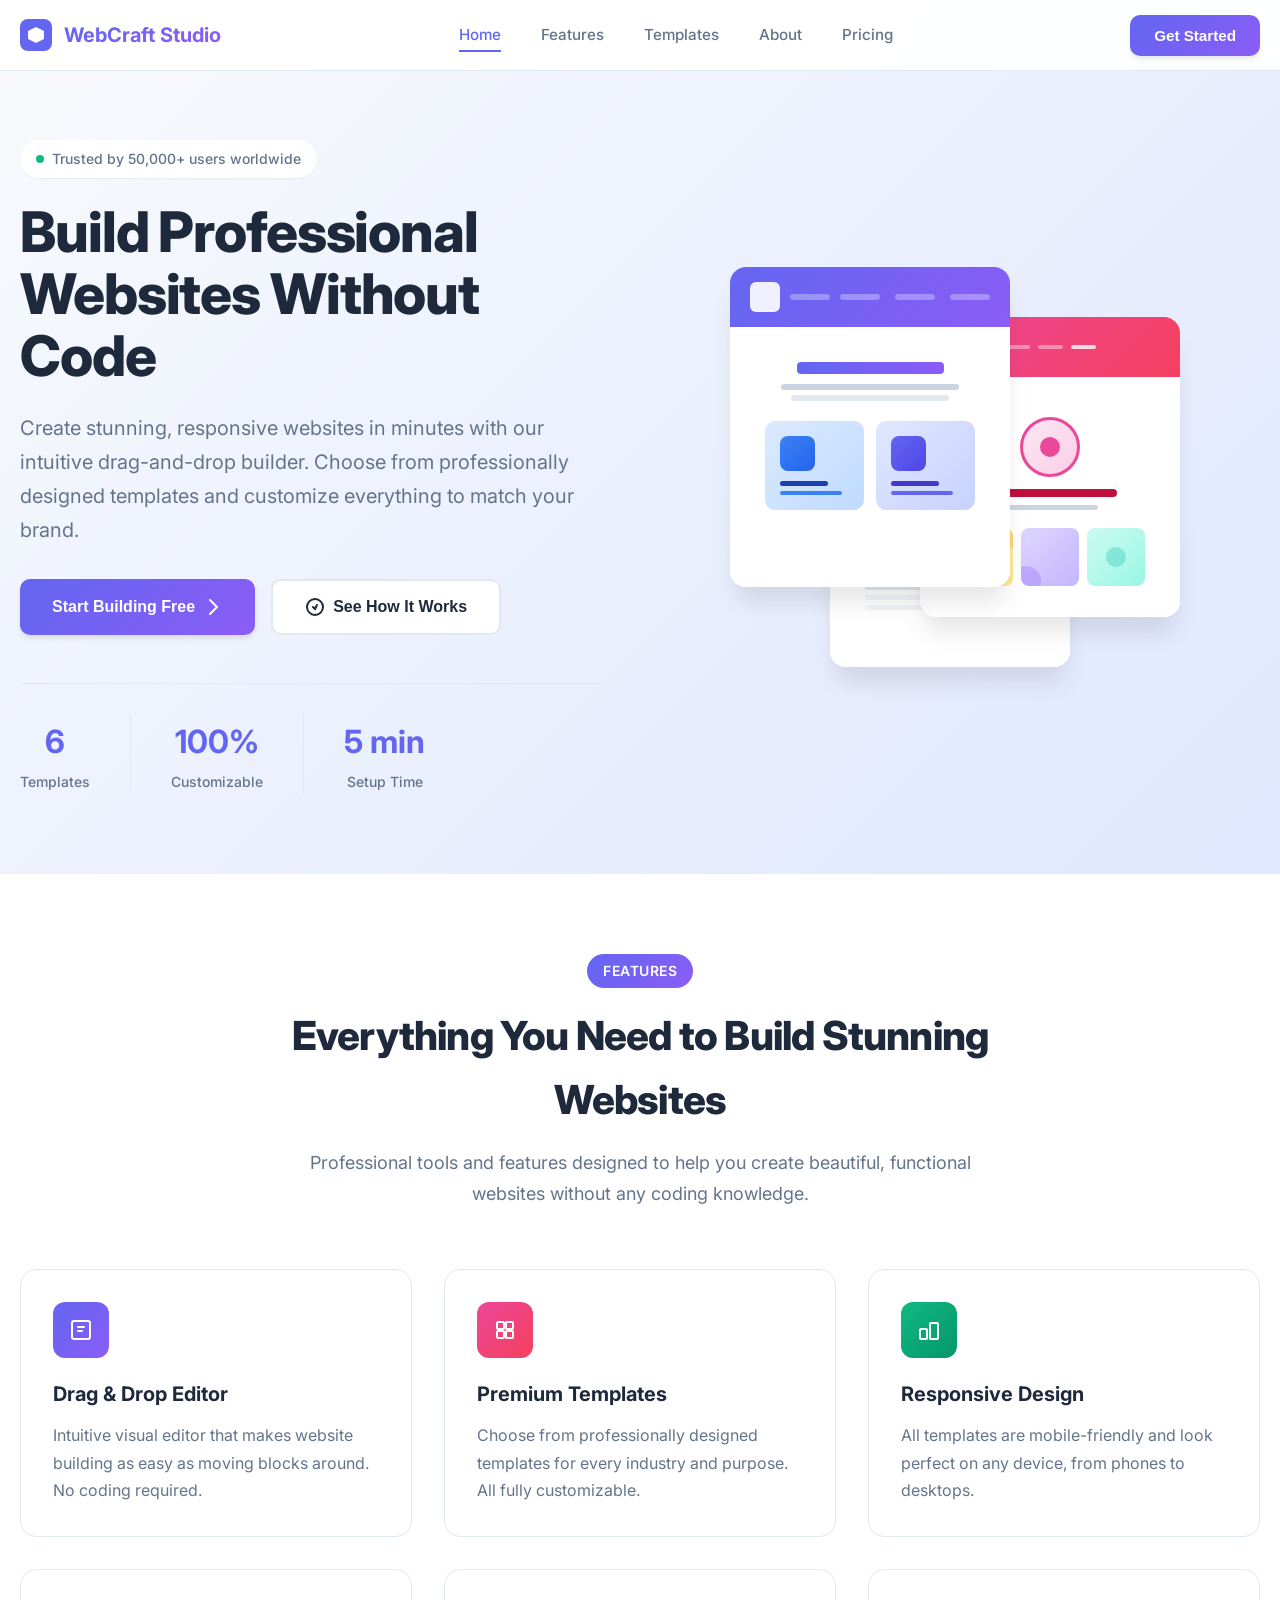
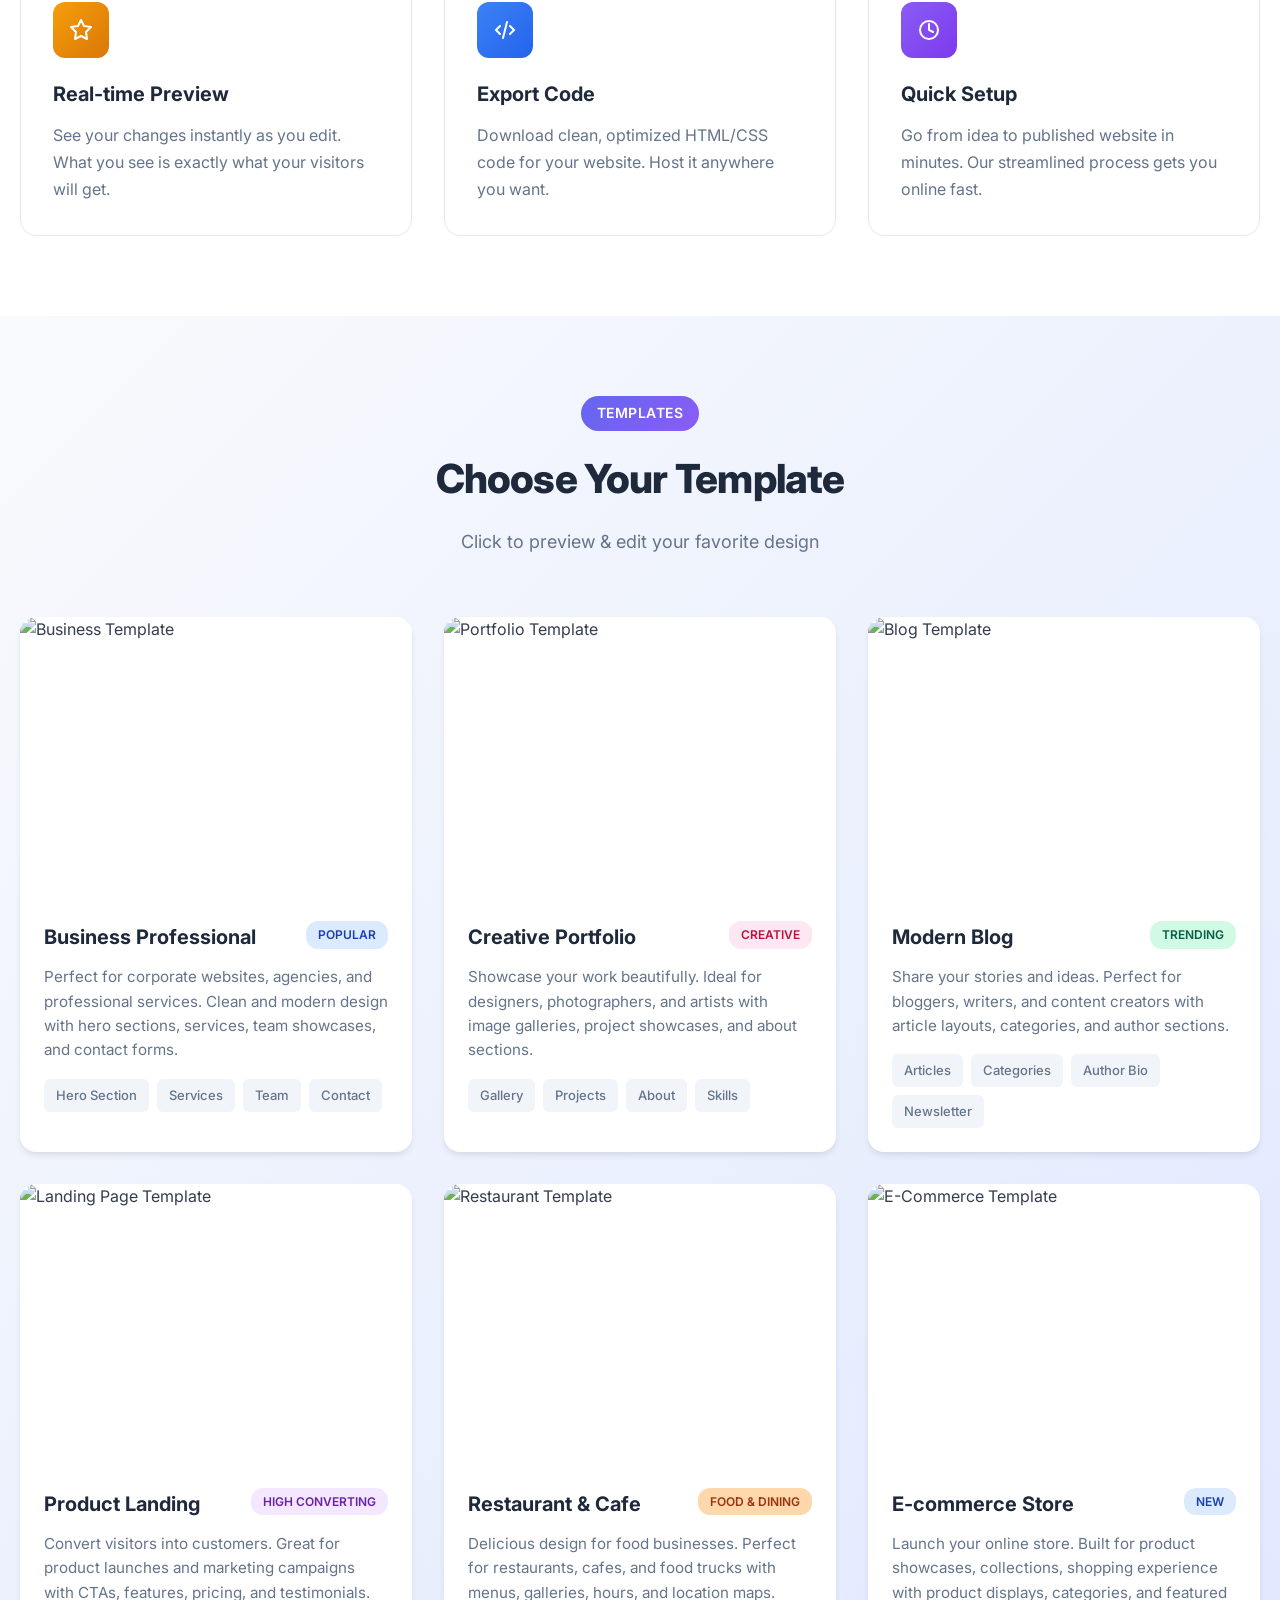
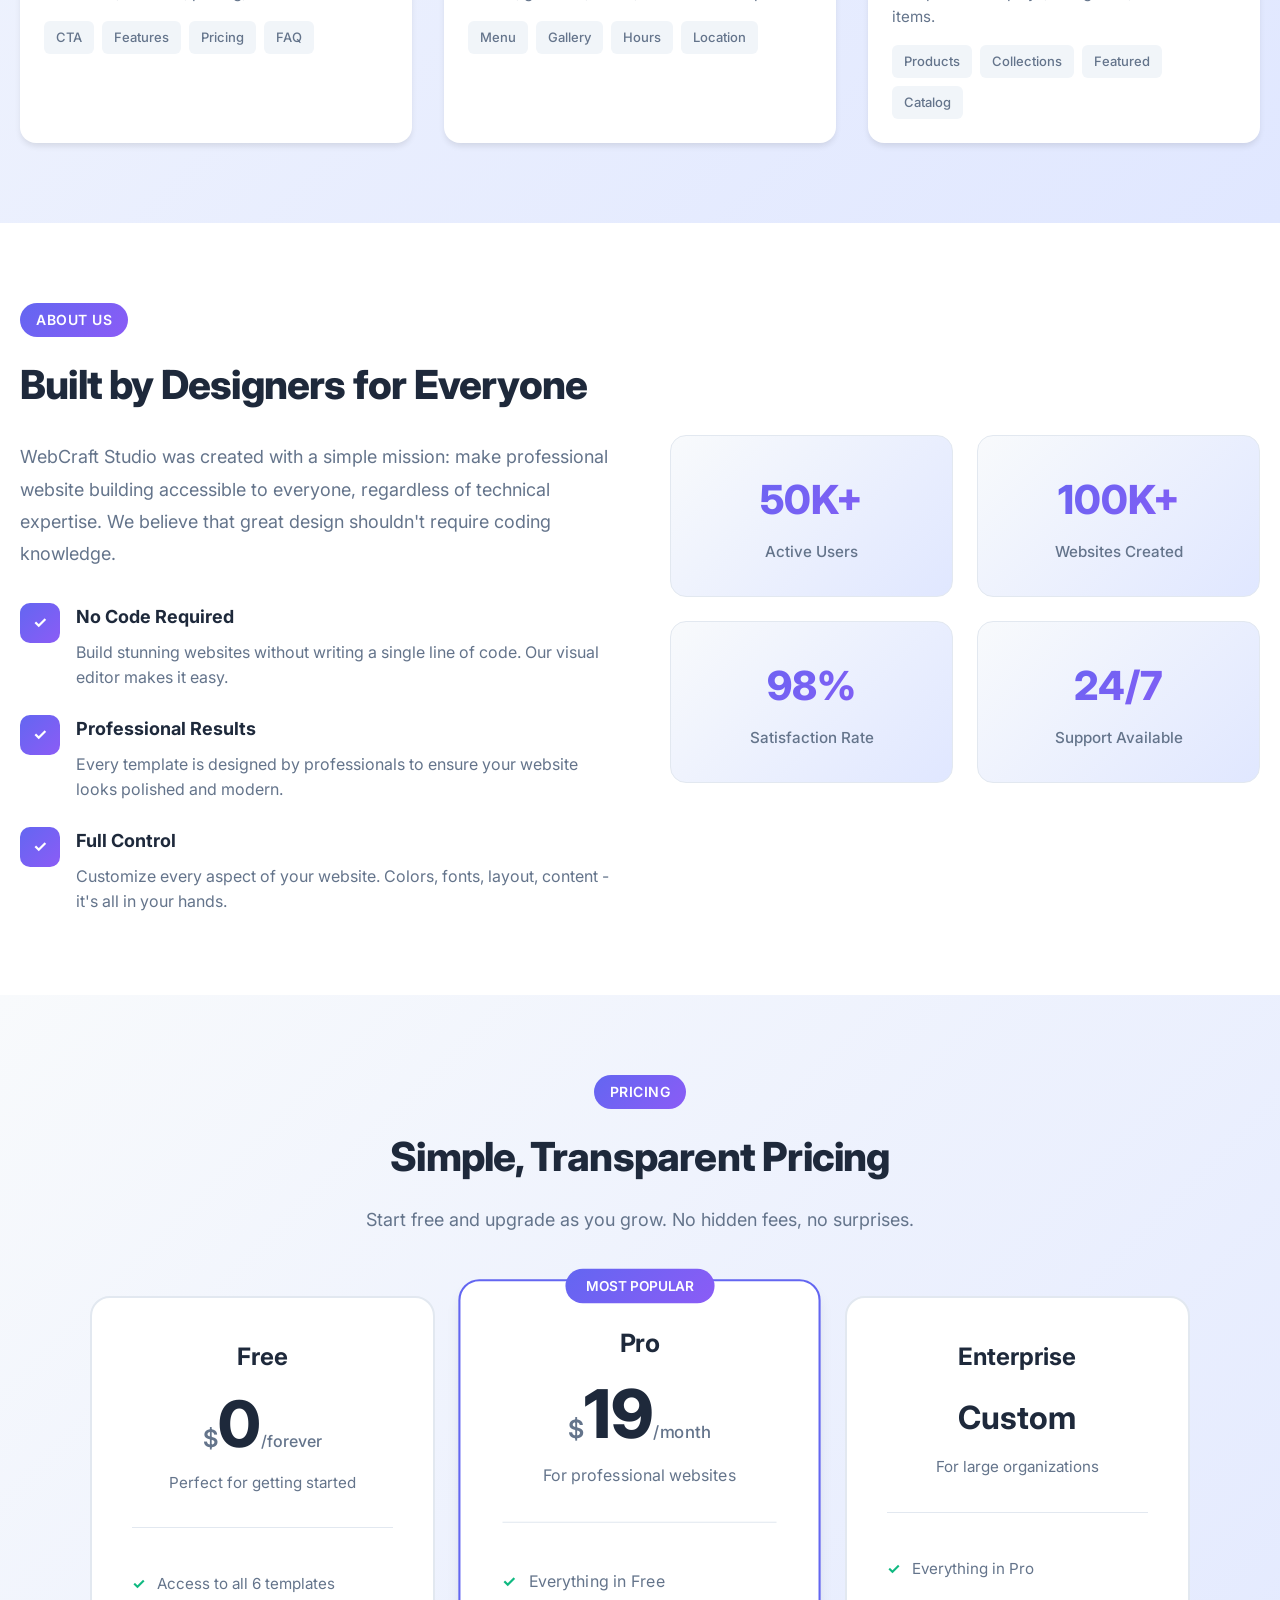
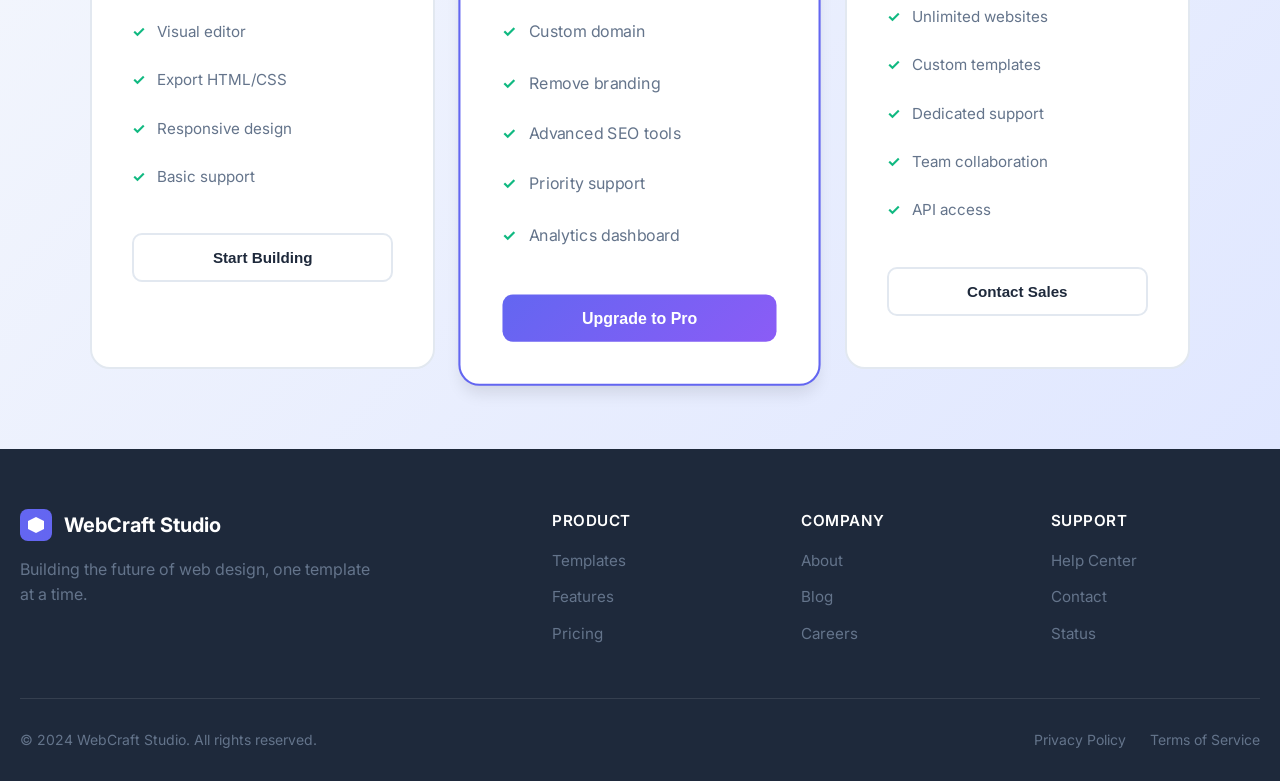
==== Frontend/index.html @ 7b0f786e "Updated homepage" ====
<!DOCTYPE html>
<html lang="en">
<head>
    <meta charset="UTF-8">
    <meta name="viewport" content="width=device-width, initial-scale=1.0">
    <title>WebCraft Studio - Professional Website Builder</title>
    <link rel="stylesheet" href="styles.css">
    <link href="https://fonts.googleapis.com/css2?family=Inter:wght@300;400;500;600;700;800&display=swap" rel="stylesheet">
</head>
<body>
    <!-- Navigation -->
    <nav class="navbar">
        <div class="nav-container">
            <div class="nav-brand">
                <svg width="32" height="32" viewBox="0 0 32 32" fill="none">
                    <rect width="32" height="32" rx="8" fill="url(#gradient)"/>
                    <path d="M8 12L16 8L24 12V20L16 24L8 20V12Z" fill="white"/>
                    <defs>
                        <linearGradient id="gradient" x1="0" y1="0" x2="32" y2="32">
                            <stop offset="0%" stop-color="#6366f1"/>
                            <stop offset="100%" stop-color="#8b5cf6"/>
                        </linearGradient>
                    </defs>
                </svg>
                <span class="brand-name">WebCraft Studio</span>
            </div>
            <ul class="nav-links">
                <li><a href="#home" class="nav-link active">Home</a></li>
                <li><a href="#features" class="nav-link">Features</a></li>
                <li><a href="#templates" class="nav-link">Templates</a></li>
                <li><a href="#about" class="nav-link">About</a></li>
                <li><a href="#pricing" class="nav-link">Pricing</a></li>
            </ul>
            <button class="btn-primary" onclick="scrollToTemplates()">Get Started</button>
        </div>
    </nav>

    <!-- Hero Section -->
    <section id="home" class="hero-section">
        <div class="hero-container">
            <div class="hero-content">
                <div class="hero-badge">
                    <span class="badge-dot"></span>
                    <span>Trusted by 50,000+ users worldwide</span>
                </div>
                <h1 class="hero-title">Build Professional Websites Without Code</h1>
                <p class="hero-description">Create stunning, responsive websites in minutes with our intuitive drag-and-drop builder. Choose from professionally designed templates and customize everything to match your brand.</p>
                <div class="hero-actions">
                    <button class="btn-primary btn-large" onclick="scrollToTemplates()">
                        Start Building Free
                        <svg width="20" height="20" viewBox="0 0 20 20" fill="none">
                            <path d="M7 3L14 10L7 17" stroke="currentColor" stroke-width="2" stroke-linecap="round"/>
                        </svg>
                    </button>
                    <button class="btn-secondary btn-large" onclick="window.location.href='#features'">
                        <svg width="20" height="20" viewBox="0 0 20 20" fill="none">
                            <circle cx="10" cy="10" r="8" stroke="currentColor" stroke-width="2"/>
                            <path d="M8 10L10 12L12 8" stroke="currentColor" stroke-width="2" stroke-linecap="round"/>
                        </svg>
                        See How It Works
                    </button>
                </div>
                <div class="hero-stats">
                    <div class="stat-item">
                        <div class="stat-number">6</div>
                        <div class="stat-label">Templates</div>
                    </div>
                    <div class="stat-divider"></div>
                    <div class="stat-item">
                        <div class="stat-number">100%</div>
                        <div class="stat-label">Customizable</div>
                    </div>
                    <div class="stat-divider"></div>
                    <div class="stat-item">
                        <div class="stat-number">5 min</div>
                        <div class="stat-label">Setup Time</div>
                    </div>
                </div>
            </div>
            <div class="hero-visual">
                <div class="visual-card card-1">
                    <div class="card-header">
                        <div style="display: flex; align-items: center; padding: 15px 20px; gap: 10px;">
                            <div style="width: 30px; height: 30px; background: white; border-radius: 6px; opacity: 0.9;"></div>
                            <div style="flex: 1; height: 6px; background: rgba(255,255,255,0.3); border-radius: 3px; max-width: 100px;"></div>
                            <div style="display: flex; gap: 15px; margin-left: auto;">
                                <div style="width: 40px; height: 6px; background: rgba(255,255,255,0.3); border-radius: 3px;"></div>
                                <div style="width: 40px; height: 6px; background: rgba(255,255,255,0.3); border-radius: 3px;"></div>
                                <div style="width: 40px; height: 6px; background: rgba(255,255,255,0.3); border-radius: 3px;"></div>
                            </div>
                        </div>
                    </div>
                    <div class="card-body">
                        <div style="text-align: center; padding: 15px;">
                            <div class="card-content-line" style="width: 70%; height: 12px; background: linear-gradient(90deg, #6366f1 0%, #8b5cf6 100%); border-radius: 4px; margin: 0 auto 10px;"></div>
                            <div class="card-content-line" style="width: 85%; height: 6px; background: #cbd5e1; border-radius: 4px; margin: 0 auto 5px;"></div>
                            <div class="card-content-line" style="width: 75%; height: 6px; background: #e2e8f0; border-radius: 4px; margin: 0 auto 20px;"></div>
                            <div style="display: grid; grid-template-columns: 1fr 1fr; gap: 12px;">
                                <div style="background: linear-gradient(135deg, #dbeafe 0%, #bfdbfe 100%); border-radius: 10px; padding: 15px; position: relative;">
                                    <div style="width: 35px; height: 35px; background: linear-gradient(135deg, #3b82f6 0%, #2563eb 100%); border-radius: 8px; margin-bottom: 10px;"></div>
                                    <div style="height: 5px; background: #1e40af; border-radius: 3px; width: 70%; margin-bottom: 5px;"></div>
                                    <div style="height: 4px; background: #3b82f6; border-radius: 3px; width: 90%;"></div>
                                </div>
                                <div style="background: linear-gradient(135deg, #e0e7ff 0%, #c7d2fe 100%); border-radius: 10px; padding: 15px; position: relative;">
                                    <div style="width: 35px; height: 35px; background: linear-gradient(135deg, #6366f1 0%, #4f46e5 100%); border-radius: 8px; margin-bottom: 10px;"></div>
                                    <div style="height: 5px; background: #4338ca; border-radius: 3px; width: 70%; margin-bottom: 5px;"></div>
                                    <div style="height: 4px; background: #6366f1; border-radius: 3px; width: 90%;"></div>
                                </div>
                            </div>
                        </div>
                    </div>
                </div>
                <div class="visual-card card-2">
                    <div class="card-header" style="background: linear-gradient(135deg, #ec4899 0%, #f43f5e 100%);">
                        <div style="display: flex; justify-content: center; align-items: center; height: 100%; gap: 8px;">
                            <div style="width: 25px; height: 4px; background: rgba(255,255,255,0.4); border-radius: 2px;"></div>
                            <div style="width: 25px; height: 4px; background: rgba(255,255,255,0.4); border-radius: 2px;"></div>
                            <div style="width: 25px; height: 4px; background: rgba(255,255,255,0.8); border-radius: 2px;"></div>
                        </div>
                    </div>
                    <div class="card-body">
                        <div style="text-align: center; padding: 20px 15px;">
                            <div style="width: 60px; height: 60px; background: linear-gradient(135deg, #fce7f3 0%, #fbcfe8 100%); border: 3px solid #ec4899; border-radius: 50%; margin: 0 auto 12px; position: relative;">
                                <div style="position: absolute; top: 50%; left: 50%; transform: translate(-50%, -50%); width: 20px; height: 20px; background: #ec4899; border-radius: 50%;"></div>
                            </div>
                            <div class="card-content-line" style="width: 70%; height: 8px; background: #be123c; border-radius: 4px; margin: 0 auto 8px;"></div>
                            <div class="card-content-line" style="width: 50%; height: 5px; background: #cbd5e1; border-radius: 4px; margin: 0 auto 18px;"></div>
                            <div style="display: grid; grid-template-columns: 1fr 1fr 1fr; gap: 8px;">
                                <div style="aspect-ratio: 1; background: linear-gradient(135deg, #fef3c7 0%, #fde68a 100%); border-radius: 8px; position: relative; overflow: hidden;">
                                    <div style="position: absolute; top: -10px; right: -10px; width: 30px; height: 30px; background: rgba(245, 158, 11, 0.3); border-radius: 50%;"></div>
                                </div>
                                <div style="aspect-ratio: 1; background: linear-gradient(135deg, #ddd6fe 0%, #c4b5fd 100%); border-radius: 8px; position: relative; overflow: hidden;">
                                    <div style="position: absolute; bottom: -10px; left: -10px; width: 30px; height: 30px; background: rgba(139, 92, 246, 0.3); border-radius: 50%;"></div>
                                </div>
                                <div style="aspect-ratio: 1; background: linear-gradient(135deg, #ccfbf1 0%, #99f6e4 100%); border-radius: 8px; position: relative; overflow: hidden;">
                                    <div style="position: absolute; top: 50%; left: 50%; transform: translate(-50%, -50%); width: 20px; height: 20px; background: rgba(20, 184, 166, 0.3); border-radius: 50%;"></div>
                                </div>
                            </div>
                        </div>
                    </div>
                </div>
                <div class="visual-card card-3">
                    <div class="card-header" style="background: linear-gradient(135deg, #10b981 0%, #059669 100%);">
                        <div style="padding: 15px 20px;">
                            <div style="height: 8px; background: rgba(255,255,255,0.9); border-radius: 4px; width: 50%;"></div>
                        </div>
                    </div>
                    <div class="card-body">
                        <div style="padding: 15px;">
                            <div class="card-content-line" style="width: 75%; height: 9px; background: #065f46; border-radius: 4px; margin-bottom: 12px;"></div>
                            <div style="height: 70px; background: linear-gradient(135deg, #d1fae5 0%, #a7f3d0 100%); border-radius: 10px; margin-bottom: 12px; position: relative; overflow: hidden;">
                                <div style="position: absolute; top: 0; left: 0; right: 0; height: 25px; background: linear-gradient(90deg, rgba(16,185,129,0.2) 0%, rgba(5,150,105,0.3) 100%);"></div>
                                <div style="position: absolute; bottom: 10px; left: 10px; right: 10px;">
                                    <div style="height: 4px; background: rgba(5,150,105,0.4); border-radius: 2px; width: 80%; margin-bottom: 4px;"></div>
                                    <div style="height: 4px; background: rgba(5,150,105,0.3); border-radius: 2px; width: 60%;"></div>
                                </div>
                            </div>
                            <div class="card-content-line" style="width: 90%; height: 5px; background: #e2e8f0; border-radius: 3px; margin-bottom: 5px;"></div>
                            <div class="card-content-line" style="width: 85%; height: 5px; background: #f1f5f9; border-radius: 3px; margin-bottom: 5px;"></div>
                            <div class="card-content-line" style="width: 65%; height: 5px; background: #f1f5f9; border-radius: 3px;"></div>
                        </div>
                    </div>
                </div>
            </div>
        </div>
    </section>

    <!-- Features Section -->
    <section id="features" class="features-section">
        <div class="section-container">
            <div class="section-header">
                <span class="section-badge">Features</span>
                <h2 class="section-title">Everything You Need to Build Stunning Websites</h2>
                <p class="section-description">Professional tools and features designed to help you create beautiful, functional websites without any coding knowledge.</p>
            </div>
            <div class="features-grid">
                <div class="feature-card">
                    <div class="feature-icon" style="background: linear-gradient(135deg, #6366f1 0%, #8b5cf6 100%);">
                        <svg width="24" height="24" viewBox="0 0 24 24" fill="none">
                            <rect x="3" y="3" width="18" height="18" rx="2" stroke="white" stroke-width="2"/>
                            <path d="M9 9H15M9 13H13" stroke="white" stroke-width="2" stroke-linecap="round"/>
                        </svg>
                    </div>
                    <h3>Drag & Drop Editor</h3>
                    <p>Intuitive visual editor that makes website building as easy as moving blocks around. No coding required.</p>
                </div>
                <div class="feature-card">
                    <div class="feature-icon" style="background: linear-gradient(135deg, #ec4899 0%, #f43f5e 100%);">
                        <svg width="24" height="24" viewBox="0 0 24 24" fill="none">
                            <rect x="4" y="4" width="7" height="7" rx="1" stroke="white" stroke-width="2"/>
                            <rect x="13" y="4" width="7" height="7" rx="1" stroke="white" stroke-width="2"/>
                            <rect x="4" y="13" width="7" height="7" rx="1" stroke="white" stroke-width="2"/>
                            <rect x="13" y="13" width="7" height="7" rx="1" stroke="white" stroke-width="2"/>
                        </svg>
                    </div>
                    <h3>Premium Templates</h3>
                    <p>Choose from professionally designed templates for every industry and purpose. All fully customizable.</p>
                </div>
                <div class="feature-card">
                    <div class="feature-icon" style="background: linear-gradient(135deg, #10b981 0%, #059669 100%);">
                        <svg width="24" height="24" viewBox="0 0 24 24" fill="none">
                            <rect x="3" y="11" width="7" height="10" rx="1" stroke="white" stroke-width="2"/>
                            <rect x="13" y="5" width="8" height="16" rx="1" stroke="white" stroke-width="2"/>
                        </svg>
                    </div>
                    <h3>Responsive Design</h3>
                    <p>All templates are mobile-friendly and look perfect on any device, from phones to desktops.</p>
                </div>
                <div class="feature-card">
                    <div class="feature-icon" style="background: linear-gradient(135deg, #f59e0b 0%, #d97706 100%);">
                        <svg width="24" height="24" viewBox="0 0 24 24" fill="none">
                            <path d="M12 2L15 8L22 9L17 14L18 21L12 18L6 21L7 14L2 9L9 8L12 2Z" stroke="white" stroke-width="2" stroke-linejoin="round"/>
                        </svg>
                    </div>
                    <h3>Real-time Preview</h3>
                    <p>See your changes instantly as you edit. What you see is exactly what your visitors will get.</p>
                </div>
                <div class="feature-card">
                    <div class="feature-icon" style="background: linear-gradient(135deg, #3b82f6 0%, #2563eb 100%);">
                        <svg width="24" height="24" viewBox="0 0 24 24" fill="none">
                            <path d="M7 8L3 12L7 16M17 8L21 12L17 16M14 4L10 20" stroke="white" stroke-width="2" stroke-linecap="round"/>
                        </svg>
                    </div>
                    <h3>Export Code</h3>
                    <p>Download clean, optimized HTML/CSS code for your website. Host it anywhere you want.</p>
                </div>
                <div class="feature-card">
                    <div class="feature-icon" style="background: linear-gradient(135deg, #8b5cf6 0%, #7c3aed 100%);">
                        <svg width="24" height="24" viewBox="0 0 24 24" fill="none">
                            <circle cx="12" cy="12" r="9" stroke="white" stroke-width="2"/>
                            <path d="M12 6V12L16 14" stroke="white" stroke-width="2" stroke-linecap="round"/>
                        </svg>
                    </div>
                    <h3>Quick Setup</h3>
                    <p>Go from idea to published website in minutes. Our streamlined process gets you online fast.</p>
                </div>
            </div>
        </div>
    </section>

    <!-- Templates Section -->
<section id="templates" class="templates-section">
  <div class="section-container">
    <div class="section-header">
      <span class="section-badge">Templates</span>
      <h2 class="section-title">Choose Your Template</h2>
      <p class="section-description">Click to preview & edit your favorite design</p>
    </div>

    <div class="templates-grid">

      <!-- Business Template -->
      <div class="template-card" onclick="selectTemplate('business')">
        <div class="template-image">
          <img src="https://psd.graphics/wp-content/uploads/2016/02/Professional-Business-Website-Template-Free-PSD-preview2.jpg" class="template-mockup" alt="Business Template">
          <div class="template-overlay">
                            <button class="btn-preview" onclick="selectTemplate('restaurant')">
                                Select Template
                                <svg width="16" height="16" viewBox="0 0 16 16" fill="none">
                                    <path d="M6 3L11 8L6 13" stroke="currentColor" stroke-width="2" stroke-linecap="round"/>
                                </svg>
                            </button>
                        </div>
        </div>
        <div class="template-info">
                        <div class="template-header">
                            <h3>Business Professional</h3>
                            <span class="template-badge popular">Popular</span>
                        </div>
                        <p>Perfect for corporate websites, agencies, and professional services. Clean and modern design with hero sections, services, team showcases, and contact forms.</p>
                        <div class="template-features">
                            <span class="feature-tag">Hero Section</span>
                            <span class="feature-tag">Services</span>
                            <span class="feature-tag">Team</span>
                            <span class="feature-tag">Contact</span>
                        </div>
                    </div>
      </div>

      <!-- Portfolio Template -->
      <div class="template-card" onclick="selectTemplate('portfolio')">
        <div class="template-image">
          <img src="https://w3layouts.com/wp-content/uploads/2023/10/UI-Portfolio-Website-Template-scaled-1.jpg" class="template-mockup" alt="Portfolio Template">
          <div class="template-overlay">
                            <button class="btn-preview" onclick="selectTemplate('restaurant')">
                                Select Template
                                <svg width="16" height="16" viewBox="0 0 16 16" fill="none">
                                    <path d="M6 3L11 8L6 13" stroke="currentColor" stroke-width="2" stroke-linecap="round"/>
                                </svg>
                            </button>
                        </div>
        </div>
        <div class="template-info">
                        <div class="template-header">
                            <h3>Creative Portfolio</h3>
                            <span class="template-badge creative">Creative</span>
                        </div>
                        <p>Showcase your work beautifully. Ideal for designers, photographers, and artists with image galleries, project showcases, and about sections.</p>
                        <div class="template-features">
                            <span class="feature-tag">Gallery</span>
                            <span class="feature-tag">Projects</span>
                            <span class="feature-tag">About</span>
                            <span class="feature-tag">Skills</span>
                        </div>
                    </div>
      </div>

      <!-- Blog Template -->
      <div class="template-card" onclick="selectTemplate('blog')">
        <div class="template-image">
          <img src="https://tse2.mm.bing.net/th/id/OIP.DTiU0MpbfUkMt5fK04evcwHaGB?pid=Api&P=0&h=180" class="template-mockup" alt="Blog Template">
          <div class="template-overlay">
                            <button class="btn-preview" onclick="selectTemplate('restaurant')">
                                Select Template
                                <svg width="16" height="16" viewBox="0 0 16 16" fill="none">
                                    <path d="M6 3L11 8L6 13" stroke="currentColor" stroke-width="2" stroke-linecap="round"/>
                                </svg>
                            </button>
                        </div>
        </div>
        <div class="template-info">
                        <div class="template-header">
                            <h3>Modern Blog</h3>
                            <span class="template-badge trending">Trending</span>
                        </div>
                        <p>Share your stories and ideas. Perfect for bloggers, writers, and content creators with article layouts, categories, and author sections.</p>
                        <div class="template-features">
                            <span class="feature-tag">Articles</span>
                            <span class="feature-tag">Categories</span>
                            <span class="feature-tag">Author Bio</span>
                            <span class="feature-tag">Newsletter</span>
                        </div>
                    </div>
      </div>

      <!-- Landing Page Template -->
      <div class="template-card" onclick="selectTemplate('landing')">
        <div class="template-image">
          <img src="https://tse2.mm.bing.net/th/id/OIP.pH4cogyNWv5ii6rOZu4cVAHaD8?pid=Api&P=0&h=180" class="template-mockup" alt="Landing Page Template">
          <div class="template-overlay">
                            <button class="btn-preview" onclick="selectTemplate('restaurant')">
                                Select Template
                                <svg width="16" height="16" viewBox="0 0 16 16" fill="none">
                                    <path d="M6 3L11 8L6 13" stroke="currentColor" stroke-width="2" stroke-linecap="round"/>
                                </svg>
                            </button>
                        </div>
        </div>
        <div class="template-info">
                        <div class="template-header">
                            <h3>Product Landing</h3>
                            <span class="template-badge converting">High Converting</span>
                        </div>
                        <p>Convert visitors into customers. Great for product launches and marketing campaigns with CTAs, features, pricing, and testimonials.</p>
                        <div class="template-features">
                            <span class="feature-tag">CTA</span>
                            <span class="feature-tag">Features</span>
                            <span class="feature-tag">Pricing</span>
                            <span class="feature-tag">FAQ</span>
                        </div>
                    </div>
      </div>

      <!-- Restaurant Template -->
      <div class="template-card" onclick="selectTemplate('restaurant')">
        <div class="template-image">
          <img src="https://i.ytimg.com/vi/ajtLKcOF7RM/maxresdefault.jpg" class="template-mockup" alt="Restaurant Template">
          <div class="template-overlay">
                            <button class="btn-preview" onclick="selectTemplate('restaurant')">
                                Select Template
                                <svg width="16" height="16" viewBox="0 0 16 16" fill="none">
                                    <path d="M6 3L11 8L6 13" stroke="currentColor" stroke-width="2" stroke-linecap="round"/>
                                </svg>
                            </button>
                        </div>
        </div>
        <div class="template-info">
                        <div class="template-header">
                            <h3>Restaurant & Cafe</h3>
                            <span class="template-badge food">Food & Dining</span>
                        </div>
                        <p>Delicious design for food businesses. Perfect for restaurants, cafes, and food trucks with menus, galleries, hours, and location maps.</p>
                        <div class="template-features">
                            <span class="feature-tag">Menu</span>
                            <span class="feature-tag">Gallery</span>
                            <span class="feature-tag">Hours</span>
                            <span class="feature-tag">Location</span>
                        </div>
                    </div>
      </div>

      <!-- E-Commerce Template -->
      <div class="template-card" onclick="selectTemplate('ecommerce')">
        <div class="template-image">
          <img src="https://tse1.mm.bing.net/th/id/OIP.4pm1olIMoMYUBCJ3RR0-mQAAAA?pid=Api&P=0&h=180" class="template-mockup" alt="E-Commerce Template">
          <div class="template-overlay">
                            <button class="btn-preview" onclick="selectTemplate('restaurant')">
                                Select Template
                                <svg width="16" height="16" viewBox="0 0 16 16" fill="none">
                                    <path d="M6 3L11 8L6 13" stroke="currentColor" stroke-width="2" stroke-linecap="round"/>
                                </svg>
                            </button>
                        </div>
        </div>
        
        <div class="template-info">
                        <div class="template-header">
                            <h3>E-commerce Store</h3>
                            <span class="template-badge new">New</span>
                        </div>
                        <p>Launch your online store. Built for product showcases, collections, shopping experience with product displays, categories, and featured items.</p>
                        <div class="template-features">
                            <span class="feature-tag">Products</span>
                            <span class="feature-tag">Collections</span>
                            <span class="feature-tag">Featured</span>
                            <span class="feature-tag">Catalog</span>
                        </div>
                    </div>

    </div>
  </div>
</section>


    <!-- About Section -->
    <section id="about" class="about-section">
        <div class="section-container">
            <div class="about-content">
                <div class="about-text">
                    <span class="section-badge">About Us</span>
                    <h2 class="section-title">Built by Designers for Everyone</h2>
                    <p class="about-description">WebCraft Studio was created with a simple mission: make professional website building accessible to everyone, regardless of technical expertise. We believe that great design shouldn't require coding knowledge.</p>
                    <div class="about-features">
                        <div class="about-feature">
                            <div class="about-feature-icon">✓</div>
                            <div>
                                <h4>No Code Required</h4>
                                <p>Build stunning websites without writing a single line of code. Our visual editor makes it easy.</p>
                            </div>
                        </div>
                        <div class="about-feature">
                            <div class="about-feature-icon">✓</div>
                            <div>
                                <h4>Professional Results</h4>
                                <p>Every template is designed by professionals to ensure your website looks polished and modern.</p>
                            </div>
                        </div>
                        <div class="about-feature">
                            <div class="about-feature-icon">✓</div>
                            <div>
                                <h4>Full Control</h4>
                                <p>Customize every aspect of your website. Colors, fonts, layout, content - it's all in your hands.</p>
                            </div>
                        </div>
                    </div>
                </div>
                <div class="about-stats">
                    <div class="stat-card">
                        <div class="stat-card-number">50K+</div>
                        <div class="stat-card-label">Active Users</div>
                    </div>
                    <div class="stat-card">
                        <div class="stat-card-number">100K+</div>
                        <div class="stat-card-label">Websites Created</div>
                    </div>
                    <div class="stat-card">
                        <div class="stat-card-number">98%</div>
                        <div class="stat-card-label">Satisfaction Rate</div>
                    </div>
                    <div class="stat-card">
                        <div class="stat-card-number">24/7</div>
                        <div class="stat-card-label">Support Available</div>
                    </div>
                </div>
            </div>
        </div>
    </section>

    <!-- Pricing Section -->
    <section id="pricing" class="pricing-section">
        <div class="section-container">
            <div class="section-header">
                <span class="section-badge">Pricing</span>
                <h2 class="section-title">Simple, Transparent Pricing</h2>
                <p class="section-description">Start free and upgrade as you grow. No hidden fees, no surprises.</p>
            </div>
            <div class="pricing-grid">
                <div class="pricing-card">
                    <div class="pricing-header">
                        <h3>Free</h3>
                        <div class="pricing-amount">
                            <span class="currency">$</span>
                            <span class="price">0</span>
                            <span class="period">/forever</span>
                        </div>
                        <p>Perfect for getting started</p>
                    </div>
                    <ul class="pricing-features">
                        <li><span class="check">✓</span> Access to all 6 templates</li>
                        <li><span class="check">✓</span> Visual editor</li>
                        <li><span class="check">✓</span> Export HTML/CSS</li>
                        <li><span class="check">✓</span> Responsive design</li>
                        <li><span class="check">✓</span> Basic support</li>
                    </ul>
                    <button class="btn-pricing" onclick="scrollToTemplates()">Start Building</button>
                </div>
                <div class="pricing-card featured">
                    <div class="pricing-badge">Most Popular</div>
                    <div class="pricing-header">
                        <h3>Pro</h3>
                        <div class="pricing-amount">
                            <span class="currency">$</span>
                            <span class="price">19</span>
                            <span class="period">/month</span>
                        </div>
                        <p>For professional websites</p>
                    </div>
                    <ul class="pricing-features">
                        <li><span class="check">✓</span> Everything in Free</li>
                        <li><span class="check">✓</span> Custom domain</li>
                        <li><span class="check">✓</span> Remove branding</li>
                        <li><span class="check">✓</span> Advanced SEO tools</li>
                        <li><span class="check">✓</span> Priority support</li>
                        <li><span class="check">✓</span> Analytics dashboard</li>
                    </ul>
                    <button class="btn-pricing primary" onclick="alert('Upgrade feature coming soon!')">Upgrade to Pro</button>
                </div>
                <div class="pricing-card">
                    <div class="pricing-header">
                        <h3>Enterprise</h3>
                        <div class="pricing-amount">
                            <span class="price-custom">Custom</span>
                        </div>
                        <p>For large organizations</p>
                    </div>
                    <ul class="pricing-features">
                        <li><span class="check">✓</span> Everything in Pro</li>
                        <li><span class="check">✓</span> Unlimited websites</li>
                        <li><span class="check">✓</span> Custom templates</li>
                        <li><span class="check">✓</span> Dedicated support</li>
                        <li><span class="check">✓</span> Team collaboration</li>
                        <li><span class="check">✓</span> API access</li>
                    </ul>
                    <button class="btn-pricing" onclick="alert('Contact us at enterprise@webcraft.com')">Contact Sales</button>
                </div>
            </div>
        </div>
    </section>

    <!-- Footer -->
    <footer class="footer">
        <div class="footer-container">
            <div class="footer-content">
                <div class="footer-brand">
                    <div class="footer-logo">
                        <svg width="32" height="32" viewBox="0 0 32 32" fill="none">
                            <rect width="32" height="32" rx="8" fill="url(#gradient2)"/>
                            <path d="M8 12L16 8L24 12V20L16 24L8 20V12Z" fill="white"/>
                            <defs>
                                <linearGradient id="gradient2" x1="0" y1="0" x2="32" y2="32">
                                    <stop offset="0%" stop-color="#6366f1"/>
                                    <stop offset="100%" stop-color="#8b5cf6"/>
                                </linearGradient>
                            </defs>
                        </svg>
                        <span>WebCraft Studio</span>
                    </div>
                    <p>Building the future of web design, one template at a time.</p>
                </div>
                <div class="footer-links">
                    <div class="footer-column">
                        <h4>Product</h4>
                        <a href="#templates">Templates</a>
                        <a href="#features">Features</a>
                        <a href="#pricing">Pricing</a>
                    </div>
                    <div class="footer-column">
                        <h4>Company</h4>
                        <a href="#about">About</a>
                        <a href="#">Blog</a>
                        <a href="#">Careers</a>
                    </div>
                    <div class="footer-column">
                        <h4>Support</h4>
                        <a href="#">Help Center</a>
                        <a href="#">Contact</a>
                        <a href="#">Status</a>
                    </div>
                </div>
            </div>
            <div class="footer-bottom">
                <p>&copy; 2024 WebCraft Studio. All rights reserved.</p>
                <div class="footer-legal">
                    <a href="#">Privacy Policy</a>
                    <a href="#">Terms of Service</a>
                </div>
            </div>
        </div>
    </footer>

    <!-- Editor Screen (Hidden Initially) -->
    <div id="editorScreen" class="editor-screen">
        <div class="editor-top-bar">
            <div class="container">
                <div class="editor-header">
                    <div class="editor-title">
                        <h2><span id="templateName">Template</span></h2>
                        <p class="editor-subtitle">Click any element to edit</p>
                    </div>
                    <div class="editor-actions">
                        <button class="btn-editor" onclick="backToTemplates()">
                            ← Back
                        </button>
                        <button class="btn-editor" onclick="viewCode()">
                            &lt;/&gt; View Code
                        </button>
                        <button class="btn-editor primary" onclick="downloadWebsite()">
                            ↓ Download
                        </button>
                    </div>
                </div>
            </div>
        </div>

        <div class="container">
            <div class="editor-container">
                <div class="sidebar">
                    <div class="sidebar-section">
                        <h3>🎯 Getting Started</h3>
                        <div class="info-box">
                            <p>👆 Click on any text or image to edit</p>
                            <p>🎨 Customize colors, fonts, and styles</p>
                            <p>💾 Download when ready</p>
                        </div>
                    </div>

                    <div id="textControls" class="sidebar-section" style="display: none;">
                        <h3>📝 Text Editor</h3>
                        <div class="control-group">
                            <label>Content</label>
                            <textarea id="textContent" rows="4"></textarea>
                        </div>
                        <div class="control-row">
                            <div class="control-group">
                                <label>Font Size</label>
                                <input type="number" id="fontSize" min="8" max="100">
                            </div>
                            <div class="control-group">
                                <label>Color</label>
                                <input type="color" id="textColor">
                            </div>
                        </div>
                        <div class="control-group">
                            <label>Font Family</label>
                            <select id="fontFamily">
                                <option value="'Inter', sans-serif">Inter</option>
                                <option value="Arial, sans-serif">Arial</option>
                                <option value="Georgia, serif">Georgia</option>
                                <option value="'Courier New', monospace">Courier New</option>
                            </select>
                        </div>
                        <div class="control-row">
                            <div class="control-group">
                                <label>Alignment</label>
                                <select id="textAlign">
                                    <option value="left">Left</option>
                                    <option value="center">Center</option>
                                    <option value="right">Right</option>
                                </select>
                            </div>
                            <div class="control-group">
                                <label>Weight</label>
                                <select id="fontWeight">
                                    <option value="300">Light</option>
                                    <option value="normal">Normal</option>
                                    <option value="600">Semi-Bold</option>
                                    <option value="bold">Bold</option>
                                </select>
                            </div>
                        </div>
                    </div>

                    <div id="imageControls" class="sidebar-section" style="display: none;">
                        <h3>🖼️ Image Editor</h3>
                        <div class="control-group">
                            <label>Image URL</label>
                            <input type="text" id="imageUrl" placeholder="https://example.com/image.jpg">
                        </div>
                        <div class="control-row">
                            <div class="control-group">
                                <label>Width (%)</label>
                                <input type="number" id="imageWidth" min="10" max="100" value="100">
                            </div>
                            <div class="control-group">
                                <label>Border Radius</label>
                                <input type="range" id="imageBorderRadius" min="0" max="50" value="0">
                            </div>
                        </div>
                    </div>

                    <div class="sidebar-section">
                        <h3>🎨 Page Settings</h3>
                        <div class="control-group">
                            <label>Background Color</label>
                            <input type="color" id="bgColor" value="#ffffff">
                        </div>
                        <button class="btn-reset" onclick="resetElement()">Reset Element</button>
                    </div>
                </div>

                <div class="canvas-wrapper">
                    <div class="canvas-toolbar">
                        <div class="canvas-toolbar-left">
                            <span class="toolbar-label">Preview</span>
                        </div>
                        <div class="canvas-toolbar-right">
                            <button class="toolbar-btn" onclick="zoomOut()">-</button>
                            <span id="zoomLevel">100%</span>
                            <button class="toolbar-btn" onclick="zoomIn()">+</button>
                        </div>
                    </div>
                    <div class="canvas" id="canvas"></div>
                </div>
            </div>
        </div>
    </div>

    <!-- Code Modal -->
    <div id="codeModal" class="modal">
        <div class="modal-content">
            <span class="modal-close" onclick="closeModal()">&times;</span>
            <h2>📄 Your Website Code</h2>
            <p class="modal-description">Copy this code and save it as <code>index.html</code></p>
            <button class="btn-copy" onclick="copyCode()">
                📋 Copy to Clipboard
            </button>
            <pre id="codeDisplay"></pre>
        </div>
    </div>

    <script src="templates.js"></script>
    <script src="script.js"></script>
</body>
</html>
---- Frontend/styles.css ----
/* Professional Website Builder - Main Styles */
* {
    margin: 0;
    padding: 0;
    box-sizing: border-box;
}

:root {
    --primary: #6366f1;
    --primary-dark: #4f46e5;
    --secondary: #8b5cf6;
    --accent: #ec4899;
    --success: #10b981;
    --warning: #f59e0b;
    --danger: #ef4444;
    --dark: #1e293b;
    --gray: #64748b;
    --light: #f1f5f9;
    --white: #ffffff;
    --border: #e2e8f0;
    --shadow-sm: 0 1px 2px 0 rgba(0, 0, 0, 0.05);
    --shadow: 0 4px 6px -1px rgba(0, 0, 0, 0.1);
    --shadow-lg: 0 10px 15px -3px rgba(0, 0, 0, 0.1);
    --shadow-xl: 0 20px 25px -5px rgba(0, 0, 0, 0.1);
}

body {
    font-family: 'Inter', -apple-system, BlinkMacSystemFont, 'Segoe UI', Roboto, sans-serif;
    line-height: 1.6;
    color: var(--dark);
    background: var(--white);
    overflow-x: hidden;
}

.container {
    max-width: 1400px;
    margin: 0 auto;
    padding: 0 20px;
}

/* Navigation */
.navbar {
    position: fixed;
    top: 0;
    left: 0;
    right: 0;
    background: rgba(255, 255, 255, 0.95);
    backdrop-filter: blur(10px);
    border-bottom: 1px solid var(--border);
    z-index: 1000;
    transition: all 0.3s ease;
}

.nav-container {
    max-width: 1400px;
    margin: 0 auto;
    padding: 0 20px;
    display: flex;
    justify-content: space-between;
    align-items: center;
    height: 70px;
}

.nav-brand {
    display: flex;
    align-items: center;
    gap: 12px;
    font-weight: 700;
    font-size: 1.25rem;
    color: var(--dark);
}

.brand-name {
    background: linear-gradient(135deg, var(--primary), var(--secondary));
    -webkit-background-clip: text;
    -webkit-text-fill-color: transparent;
    background-clip: text;
}

.nav-links {
    display: flex;
    list-style: none;
    gap: 40px;
}

.nav-link {
    text-decoration: none;
    color: var(--gray);
    font-weight: 500;
    font-size: 0.95rem;
    transition: color 0.3s ease;
    position: relative;
}

.nav-link:hover,
.nav-link.active {
    color: var(--primary);
}

.nav-link.active::after {
    content: '';
    position: absolute;
    bottom: -8px;
    left: 0;
    right: 0;
    height: 2px;
    background: var(--primary);
}

/* Buttons */
.btn-primary {
    background: linear-gradient(135deg, var(--primary), var(--secondary));
    color: white;
    border: none;
    padding: 12px 24px;
    border-radius: 10px;
    font-weight: 600;
    font-size: 0.95rem;
    cursor: pointer;
    transition: all 0.3s ease;
    box-shadow: var(--shadow);
    display: inline-flex;
    align-items: center;
    gap: 8px;
}

.btn-primary:hover {
    transform: translateY(-2px);
    box-shadow: var(--shadow-lg);
}

.btn-secondary {
    background: white;
    color: var(--dark);
    border: 2px solid var(--border);
    padding: 12px 24px;
    border-radius: 10px;
    font-weight: 600;
    font-size: 0.95rem;
    cursor: pointer;
    transition: all 0.3s ease;
    display: inline-flex;
    align-items: center;
    gap: 8px;
}

.btn-secondary:hover {
    border-color: var(--primary);
    color: var(--primary);
    transform: translateY(-2px);
}

.btn-large {
    padding: 16px 32px;
    font-size: 1rem;
}

/* Hero Section */
.hero-section {
    padding: 140px 20px 80px;
    background: linear-gradient(135deg, #f8fafc 0%, #e0e7ff 100%);
    position: relative;
    overflow: hidden;
}

.hero-container {
    max-width: 1400px;
    margin: 0 auto;
    display: grid;
    grid-template-columns: 1fr 1fr;
    gap: 80px;
    align-items: center;
}

.hero-content {
    max-width: 600px;
}

.hero-badge {
    display: inline-flex;
    align-items: center;
    gap: 8px;
    background: white;
    padding: 8px 16px;
    border-radius: 50px;
    font-size: 0.875rem;
    font-weight: 500;
    color: var(--gray);
    box-shadow: var(--shadow-sm);
    margin-bottom: 24px;
}

.badge-dot {
    width: 8px;
    height: 8px;
    border-radius: 50%;
    background: var(--success);
    animation: pulse 2s infinite;
}

@keyframes pulse {
    0%, 100% { opacity: 1; }
    50% { opacity: 0.5; }
}

.hero-title {
    font-size: 3.5rem;
    font-weight: 800;
    line-height: 1.1;
    color: var(--dark);
    margin-bottom: 24px;
    letter-spacing: -0.02em;
}

.hero-description {
    font-size: 1.25rem;
    color: var(--gray);
    line-height: 1.7;
    margin-bottom: 32px;
}

.hero-actions {
    display: flex;
    gap: 16px;
    margin-bottom: 48px;
}

.hero-stats {
    display: flex;
    gap: 40px;
    padding-top: 32px;
    border-top: 1px solid var(--border);
}

.stat-item {
    text-align: center;
}

.stat-number {
    font-size: 2rem;
    font-weight: 700;
    color: var(--primary);
    display: block;
    margin-bottom: 4px;
}

.stat-label {
    font-size: 0.875rem;
    color: var(--gray);
    font-weight: 500;
}

.stat-divider {
    width: 1px;
    background: var(--border);
}

/* Hero Visual */
.hero-visual {
    position: relative;
    height: 500px;
}

.visual-card {
    position: absolute;
    background: white;
    border-radius: 16px;
    box-shadow: var(--shadow-xl);
    transition: transform 0.3s ease;
}

.visual-card:hover {
    transform: translateY(-10px);
}

.card-1 {
    width: 280px;
    height: 320px;
    top: 50px;
    left: 50px;
    z-index: 3;
}

.card-2 {
    width: 260px;
    height: 300px;
    top: 100px;
    right: 80px;
    z-index: 2;
}

.card-3 {
    width: 240px;
    height: 280px;
    bottom: 50px;
    left: 150px;
    z-index: 1;
}

.card-header {
    height: 60px;
    background: linear-gradient(135deg, var(--primary), var(--secondary));
    border-radius: 16px 16px 0 0;
}

.card-body {
    padding: 20px;
    height: calc(100% - 60px);
    background: white;
    border-radius: 0 0 16px 16px;
}

.card-content-line {
    border-radius: 4px;
}

/* Section Styles */
.section-container {
    max-width: 1400px;
    margin: 0 auto;
    padding: 80px 20px;
}

.section-header {
    text-align: center;
    max-width: 700px;
    margin: 0 auto 60px;
}

.section-badge {
    display: inline-block;
    background: linear-gradient(135deg, var(--primary), var(--secondary));
    color: white;
    padding: 6px 16px;
    border-radius: 20px;
    font-size: 0.875rem;
    font-weight: 600;
    margin-bottom: 16px;
    text-transform: uppercase;
    letter-spacing: 0.5px;
}

.section-title {
    font-size: 2.5rem;
    font-weight: 800;
    color: var(--dark);
    margin-bottom: 16px;
    letter-spacing: -0.02em;
}

.section-description {
    font-size: 1.125rem;
    color: var(--gray);
    line-height: 1.7;
}

/* Features Section */
.features-section {
    background: white;
}

.features-grid {
    display: grid;
    grid-template-columns: repeat(auto-fit, minmax(320px, 1fr));
    gap: 32px;
}

.feature-card {
    padding: 32px;
    border: 1px solid var(--border);
    border-radius: 16px;
    transition: all 0.3s ease;
}

.feature-card:hover {
    border-color: var(--primary);
    box-shadow: var(--shadow-lg);
    transform: translateY(-5px);
}

.feature-icon {
    width: 56px;
    height: 56px;
    border-radius: 12px;
    display: flex;
    align-items: center;
    justify-content: center;
    margin-bottom: 20px;
}

.feature-card h3 {
    font-size: 1.25rem;
    font-weight: 700;
    color: var(--dark);
    margin-bottom: 12px;
}

.feature-card p {
    color: var(--gray);
    line-height: 1.7;
}

/* Templates Section */
.templates-section {
    background: linear-gradient(135deg, #f8fafc 0%, #e0e7ff 100%);
}

.templates-grid {
    display: grid;
    grid-template-columns: repeat(auto-fit, minmax(360px, 1fr));
    gap: 32px;
}

.template-card {
    background: white;
    border-radius: 16px;
    overflow: hidden;
    box-shadow: var(--shadow);
    transition: all 0.4s ease;
    cursor: pointer;
}

.template-card:hover {
    transform: translateY(-10px);
    box-shadow: var(--shadow-xl);
}

.template-image {
    height: 280px;
    position: relative;
    overflow: hidden;
}

.template-mockup {
    width: 100%;
    height: 100%;
    opacity: 0.9;
}

.template-overlay {
    position: absolute;
    top: 0;
    left: 0;
    right: 0;
    bottom: 0;
    background: rgba(0, 0, 0, 0.6);
    display: flex;
    align-items: center;
    justify-content: center;
    opacity: 0;
    transition: opacity 0.3s ease;
    backdrop-filter: blur(4px);
}

.template-card:hover .template-overlay {
    opacity: 1;
}

.btn-preview {
    background: white;
    color: var(--dark);
    border: none;
    padding: 14px 28px;
    border-radius: 10px;
    font-weight: 600;
    cursor: pointer;
    display: flex;
    align-items: center;
    gap: 8px;
    transition: all 0.3s ease;
}

.btn-preview:hover {
    transform: scale(1.05);
}

.template-info {
    padding: 24px;
}

.template-header {
    display: flex;
    justify-content: space-between;
    align-items: flex-start;
    margin-bottom: 12px;
}

.template-info h3 {
    font-size: 1.25rem;
    font-weight: 700;
    color: var(--dark);
}

.template-badge {
    padding: 4px 12px;
    border-radius: 12px;
    font-size: 0.75rem;
    font-weight: 600;
    text-transform: uppercase;
}

.template-badge.popular {
    background: #dbeafe;
    color: #1e40af;
}

.template-badge.creative {
    background: #fce7f3;
    color: #be123c;
}

.template-badge.trending {
    background: #d1fae5;
    color: #065f46;
}

.template-badge.converting {
    background: #f3e8ff;
    color: #6b21a8;
}

.template-badge.food {
    background: #fed7aa;
    color: #9a3412;
}

.template-badge.new {
    background: #dbeafe;
    color: #1e40af;
}

.template-info p {
    color: var(--gray);
    line-height: 1.6;
    margin-bottom: 16px;
    font-size: 0.95rem;
}

.template-features {
    display: flex;
    flex-wrap: wrap;
    gap: 8px;
}

.feature-tag {
    background: var(--light);
    padding: 6px 12px;
    border-radius: 6px;
    font-size: 0.813rem;
    color: var(--gray);
    font-weight: 500;
}

/* About Section */
.about-section {
    background: white;
}

.about-content {
    display: grid;
    grid-template-columns: 1fr 1fr;
    gap: 60px;
    align-items: center;
}

.about-description {
    font-size: 1.125rem;
    color: var(--gray);
    line-height: 1.8;
    margin: 24px 0 32px;
}

.about-features {
    display: flex;
    flex-direction: column;
    gap: 24px;
}

.about-feature {
    display: flex;
    gap: 16px;
}

.about-feature-icon {
    width: 40px;
    height: 40px;
    border-radius: 10px;
    background: linear-gradient(135deg, var(--primary), var(--secondary));
    color: white;
    display: flex;
    align-items: center;
    justify-content: center;
    font-weight: 700;
    flex-shrink: 0;
}

.about-feature h4 {
    font-size: 1.125rem;
    font-weight: 700;
    color: var(--dark);
    margin-bottom: 8px;
}

.about-feature p {
    color: var(--gray);
    line-height: 1.6;
}

.about-stats {
    display: grid;
    grid-template-columns: 1fr 1fr;
    gap: 24px;
}

.stat-card {
    background: linear-gradient(135deg, #f8fafc 0%, #e0e7ff 100%);
    padding: 32px;
    border-radius: 16px;
    text-align: center;
    border: 1px solid var(--border);
}

.stat-card-number {
    font-size: 2.5rem;
    font-weight: 800;
    background: linear-gradient(135deg, var(--primary), var(--secondary));
    -webkit-background-clip: text;
    -webkit-text-fill-color: transparent;
    background-clip: text;
    display: block;
    margin-bottom: 8px;
}

.stat-card-label {
    color: var(--gray);
    font-weight: 500;
    font-size: 0.95rem;
}

/* Pricing Section */
.pricing-section {
    background: linear-gradient(135deg, #f8fafc 0%, #e0e7ff 100%);
}

.pricing-grid {
    display: grid;
    grid-template-columns: repeat(auto-fit, minmax(300px, 1fr));
    gap: 32px;
    max-width: 1100px;
    margin: 0 auto;
}

.pricing-card {
    background: white;
    border: 2px solid var(--border);
    border-radius: 20px;
    padding: 40px;
    position: relative;
    transition: all 0.3s ease;
}

.pricing-card:hover {
    border-color: var(--primary);
    box-shadow: var(--shadow-xl);
    transform: translateY(-5px);
}

.pricing-card.featured {
    border-color: var(--primary);
    box-shadow: var(--shadow-lg);
    transform: scale(1.05);
}

.pricing-badge {
    position: absolute;
    top: -12px;
    left: 50%;
    transform: translateX(-50%);
    background: linear-gradient(135deg, var(--primary), var(--secondary));
    color: white;
    padding: 6px 20px;
    border-radius: 20px;
    font-size: 0.813rem;
    font-weight: 600;
    text-transform: uppercase;
}

.pricing-header {
    text-align: center;
    margin-bottom: 32px;
    padding-bottom: 32px;
    border-bottom: 1px solid var(--border);
}

.pricing-header h3 {
    font-size: 1.5rem;
    font-weight: 700;
    color: var(--dark);
    margin-bottom: 16px;
}

.pricing-amount {
    display: flex;
    align-items: baseline;
    justify-content: center;
    margin-bottom: 12px;
}

.currency {
    font-size: 1.5rem;
    font-weight: 600;
    color: var(--gray);
}

.price {
    font-size: 4rem;
    font-weight: 800;
    color: var(--dark);
    line-height: 1;
}

.price-custom {
    font-size: 2rem;
    font-weight: 700;
    color: var(--dark);
}

.period {
    font-size: 1rem;
    color: var(--gray);
    font-weight: 500;
}

.pricing-header p {
    color: var(--gray);
    font-size: 0.95rem;
}

.pricing-features {
    list-style: none;
    margin-bottom: 32px;
}

.pricing-features li {
    padding: 12px 0;
    color: var(--gray);
    display: flex;
    align-items: flex-start;
    gap: 12px;
    font-size: 0.95rem;
}

.check {
    color: var(--success);
    font-weight: 700;
    flex-shrink: 0;
}

.btn-pricing {
    width: 100%;
    padding: 14px;
    border: 2px solid var(--border);
    background: white;
    color: var(--dark);
    border-radius: 10px;
    font-weight: 600;
    font-size: 0.95rem;
    cursor: pointer;
    transition: all 0.3s ease;
}

.btn-pricing:hover {
    border-color: var(--primary);
    color: var(--primary);
}

.btn-pricing.primary {
    background: linear-gradient(135deg, var(--primary), var(--secondary));
    color: white;
    border: none;
}

.btn-pricing.primary:hover {
    transform: translateY(-2px);
    box-shadow: var(--shadow-lg);
}

/* Footer */
.footer {
    background: var(--dark);
    color: white;
    padding: 60px 20px 30px;
}

.footer-container {
    max-width: 1400px;
    margin: 0 auto;
}

.footer-content {
    display: grid;
    grid-template-columns: 2fr 3fr;
    gap: 60px;
    margin-bottom: 40px;
}

.footer-brand {
    max-width: 350px;
}

.footer-logo {
    display: flex;
    align-items: center;
    gap: 12px;
    font-weight: 700;
    font-size: 1.25rem;
    margin-bottom: 16px;
}

.footer-brand p {
    color: var(--gray);
    line-height: 1.6;
}

.footer-links {
    display: grid;
    grid-template-columns: repeat(3, 1fr);
    gap: 40px;
}

.footer-column h4 {
    font-size: 0.95rem;
    font-weight: 600;
    margin-bottom: 16px;
    text-transform: uppercase;
    letter-spacing: 0.5px;
}

.footer-column a {
    display: block;
    color: var(--gray);
    text-decoration: none;
    margin-bottom: 12px;
    font-size: 0.95rem;
    transition: color 0.3s ease;
}

.footer-column a:hover {
    color: white;
}

.footer-bottom {
    padding-top: 30px;
    border-top: 1px solid rgba(255, 255, 255, 0.1);
    display: flex;
    justify-content: space-between;
    align-items: center;
    font-size: 0.875rem;
    color: var(--gray);
}

.footer-legal {
    display: flex;
    gap: 24px;
}

.footer-legal a {
    color: var(--gray);
    text-decoration: none;
    transition: color 0.3s ease;
}

.footer-legal a:hover {
    color: white;
}

/* Editor Screen */
.editor-screen {
    display: none;
    min-height: 100vh;
    background: var(--light);
}

.editor-top-bar {
    background: white;
    border-bottom: 1px solid var(--border);
    padding: 20px 0;
    position: sticky;
    top: 0;
    z-index: 100;
}

.editor-header {
    display: flex;
    justify-content: space-between;
    align-items: center;
}

.editor-title h2 {
    font-size: 1.5rem;
    font-weight: 700;
    color: var(--dark);
    margin-bottom: 4px;
}

.editor-subtitle {
    color: var(--gray);
    font-size: 0.875rem;
}

.editor-actions {
    display: flex;
    gap: 12px;
}

.btn-editor {
    padding: 10px 20px;
    border: 2px solid var(--border);
    background: white;
    color: var(--dark);
    border-radius: 8px;
    font-weight: 600;
    font-size: 0.9rem;
    cursor: pointer;
    transition: all 0.3s ease;
}

.btn-editor:hover {
    border-color: var(--primary);
    color: var(--primary);
}

.btn-editor.primary {
    background: linear-gradient(135deg, var(--primary), var(--secondary));
    color: white;
    border: none;
}

.btn-editor.primary:hover {
    transform: translateY(-2px);
    box-shadow: var(--shadow);
}

.editor-container {
    display: grid;
    grid-template-columns: 320px 1fr;
    gap: 24px;
    padding: 24px 0;
}

.sidebar {
    background: white;
    border-radius: 12px;
    padding: 0;
    height: fit-content;
    position: sticky;
    top: 100px;
    border: 1px solid var(--border);
}

.sidebar-section {
    padding: 24px;
    border-bottom: 1px solid var(--border);
}

.sidebar-section:last-child {
    border-bottom: none;
}

.sidebar h3 {
    font-size: 1rem;
    font-weight: 700;
    color: var(--dark);
    margin-bottom: 16px;
}

.info-box {
    background: #ecfdf5;
    border: 1px solid #a7f3d0;
    border-radius: 8px;
    padding: 16px;
}

.info-box p {
    color: #065f46;
    font-size: 0.875rem;
    line-height: 1.6;
    margin-bottom: 8px;
}

.info-box p:last-child {
    margin-bottom: 0;
}

.control-group {
    margin-bottom: 16px;
}

.control-group label {
    display: block;
    font-size: 0.875rem;
    font-weight: 600;
    color: var(--dark);
    margin-bottom: 8px;
}

.control-group input,
.control-group select,
.control-group textarea {
    width: 100%;
    padding: 10px;
    border: 2px solid var(--border);
    border-radius: 8px;
    font-size: 0.9rem;
    font-family: inherit;
    transition: all 0.3s ease;
}

.control-group input:focus,
.control-group select:focus,
.control-group textarea:focus {
    outline: none;
    border-color: var(--primary);
}

.control-group textarea {
    resize: vertical;
    min-height: 80px;
}

.control-row {
    display: grid;
    grid-template-columns: 1fr 1fr;
    gap: 12px;
}

.btn-reset {
    width: 100%;
    padding: 12px;
    background: var(--danger);
    color: white;
    border: none;
    border-radius: 8px;
    font-weight: 600;
    cursor: pointer;
    transition: all 0.3s ease;
}

.btn-reset:hover {
    background: #dc2626;
}

.canvas-wrapper {
    background: white;
    border-radius: 12px;
    overflow: hidden;
    border: 1px solid var(--border);
}

.canvas-toolbar {
    background: var(--light);
    padding: 12px 20px;
    display: flex;
    justify-content: space-between;
    align-items: center;
    border-bottom: 1px solid var(--border);
}

.toolbar-label {
    font-weight: 600;
    color: var(--dark);
    font-size: 0.9rem;
}

.canvas-toolbar-right {
    display: flex;
    align-items: center;
    gap: 12px;
}

.toolbar-btn {
    width: 32px;
    height: 32px;
    border: 2px solid var(--border);
    background: white;
    border-radius: 6px;
    font-weight: 700;
    cursor: pointer;
    transition: all 0.3s ease;
    color: var(--primary);
}

.toolbar-btn:hover {
    background: var(--primary);
    color: white;
    border-color: var(--primary);
}

#zoomLevel {
    font-weight: 600;
    color: var(--dark);
    font-size: 0.9rem;
    min-width: 50px;
    text-align: center;
}

.canvas {
    padding: 40px;
    min-height: 600px;
    overflow-y: auto;
}

.editable {
    cursor: pointer;
    transition: all 0.3s ease;
    padding: 8px;
    margin: -8px;
    border-radius: 6px;
}

.editable:hover {
    background: rgba(99, 102, 241, 0.1);
    outline: 2px dashed var(--primary);
    outline-offset: 4px;
}

.editable.selected {
    background: rgba(99, 102, 241, 0.15);
    outline: 2px solid var(--primary);
    outline-offset: 4px;
}

.editable-image {
    display: block;
    max-width: 100%;
    height: auto;
    cursor: pointer;
    transition: all 0.3s ease;
    border-radius: 8px;
}

.editable-image:hover {
    opacity: 0.9;
    outline: 3px dashed var(--primary);
    outline-offset: 4px;
}

.editable-image.selected {
    outline: 3px solid var(--primary);
    outline-offset: 4px;
}

/* Modal */
.modal {
    display: none;
    position: fixed;
    top: 0;
    left: 0;
    right: 0;
    bottom: 0;
    background: rgba(0, 0, 0, 0.8);
    z-index: 2000;
    align-items: center;
    justify-content: center;
}

.modal.show {
    display: flex;
}

.modal-content {
    background: white;
    padding: 40px;
    border-radius: 16px;
    max-width: 90%;
    max-height: 90%;
    overflow: auto;
    position: relative;
    box-shadow: var(--shadow-xl);
}

.modal-content h2 {
    font-size: 1.8rem;
    font-weight: 700;
    color: var(--dark);
    margin-bottom: 12px;
}

.modal-description {
    color: var(--gray);
    margin-bottom: 24px;
    line-height: 1.6;
}

.modal-description code {
    background: var(--light);
    padding: 3px 8px;
    border-radius: 4px;
    color: var(--danger);
    font-family: 'Courier New', monospace;
}

.modal-close {
    position: absolute;
    top: 20px;
    right: 20px;
    font-size: 2rem;
    color: var(--gray);
    cursor: pointer;
    transition: all 0.3s ease;
    line-height: 1;
}

.modal-close:hover {
    color: var(--danger);
    transform: rotate(90deg);
}

.btn-copy {
    background: var(--secondary);
    color: white;
    border: none;
    padding: 12px 24px;
    border-radius: 8px;
    font-weight: 600;
    cursor: pointer;
    margin-bottom: 16px;
    transition: all 0.3s ease;
}

.btn-copy:hover {
    background: #7c3aed;
    transform: translateY(-2px);
}

pre {
    background: var(--dark);
    color: #e0e7ff;
    padding: 24px;
    border-radius: 12px;
    overflow-x: auto;
    font-size: 0.9rem;
    line-height: 1.6;
    border: 1px solid var(--border);
    font-family: 'Courier New', monospace;
}

/* Responsive Design */
@media (max-width: 1200px) {
    .hero-container {
        grid-template-columns: 1fr;
        gap: 60px;
    }
    
    .hero-visual {
        display: none;
    }
    
    .about-content {
        grid-template-columns: 1fr;
    }
    
    .editor-container {
        grid-template-columns: 280px 1fr;
    }
}

@media (max-width: 1024px) {
    .nav-links {
        display: none;
    }
    
    .editor-container {
        grid-template-columns: 1fr;
    }
    
    .sidebar {
        position: relative;
        top: 0;
    }
    
    .footer-content {
        grid-template-columns: 1fr;
    }
}

@media (max-width: 768px) {
    .hero-title {
        font-size: 2.5rem;
    }
    
    .hero-description {
        font-size: 1.1rem;
    }
    
    .hero-actions {
        flex-direction: column;
    }
    
    .section-title {
        font-size: 2rem;
    }
    
    .features-grid,
    .templates-grid {
        grid-template-columns: 1fr;
    }
    
    .pricing-grid {
        grid-template-columns: 1fr;
    }
    
    .pricing-card.featured {
        transform: scale(1);
    }
    
    .about-stats {
        grid-template-columns: 1fr;
    }
    
    .footer-links {
        grid-template-columns: 1fr;
    }
    
    .footer-bottom {
        flex-direction: column;
        gap: 16px;
        text-align: center;
    }
    
    .editor-header {
        flex-direction: column;
        gap: 16px;
        align-items: stretch;
    }
    
    .editor-actions {
        flex-direction: column;
    }
}

/* Smooth Scrolling */
html {
    scroll-behavior: smooth;
}

/* Animations */
@keyframes fadeIn {
    from {
        opacity: 0;
        transform: translateY(20px);
    }
    to {
        opacity: 1;
        transform: translateY(0);
    }
}

.hero-section,
.features-section,
.templates-section,
.about-section,
.pricing-section {
    animation: fadeIn 0.6s ease-out;
}

/* Custom Scrollbar */
::-webkit-scrollbar {
    width: 10px;
    height: 10px;
}

::-webkit-scrollbar-track {
    background: var(--light);
}

::-webkit-scrollbar-thumb {
    background: linear-gradient(135deg, var(--primary), var(--secondary));
    border-radius: 5px;
}

::-webkit-scrollbar-thumb:hover {
    background: linear-gradient(135deg, var(--secondary), var(--primary));
}
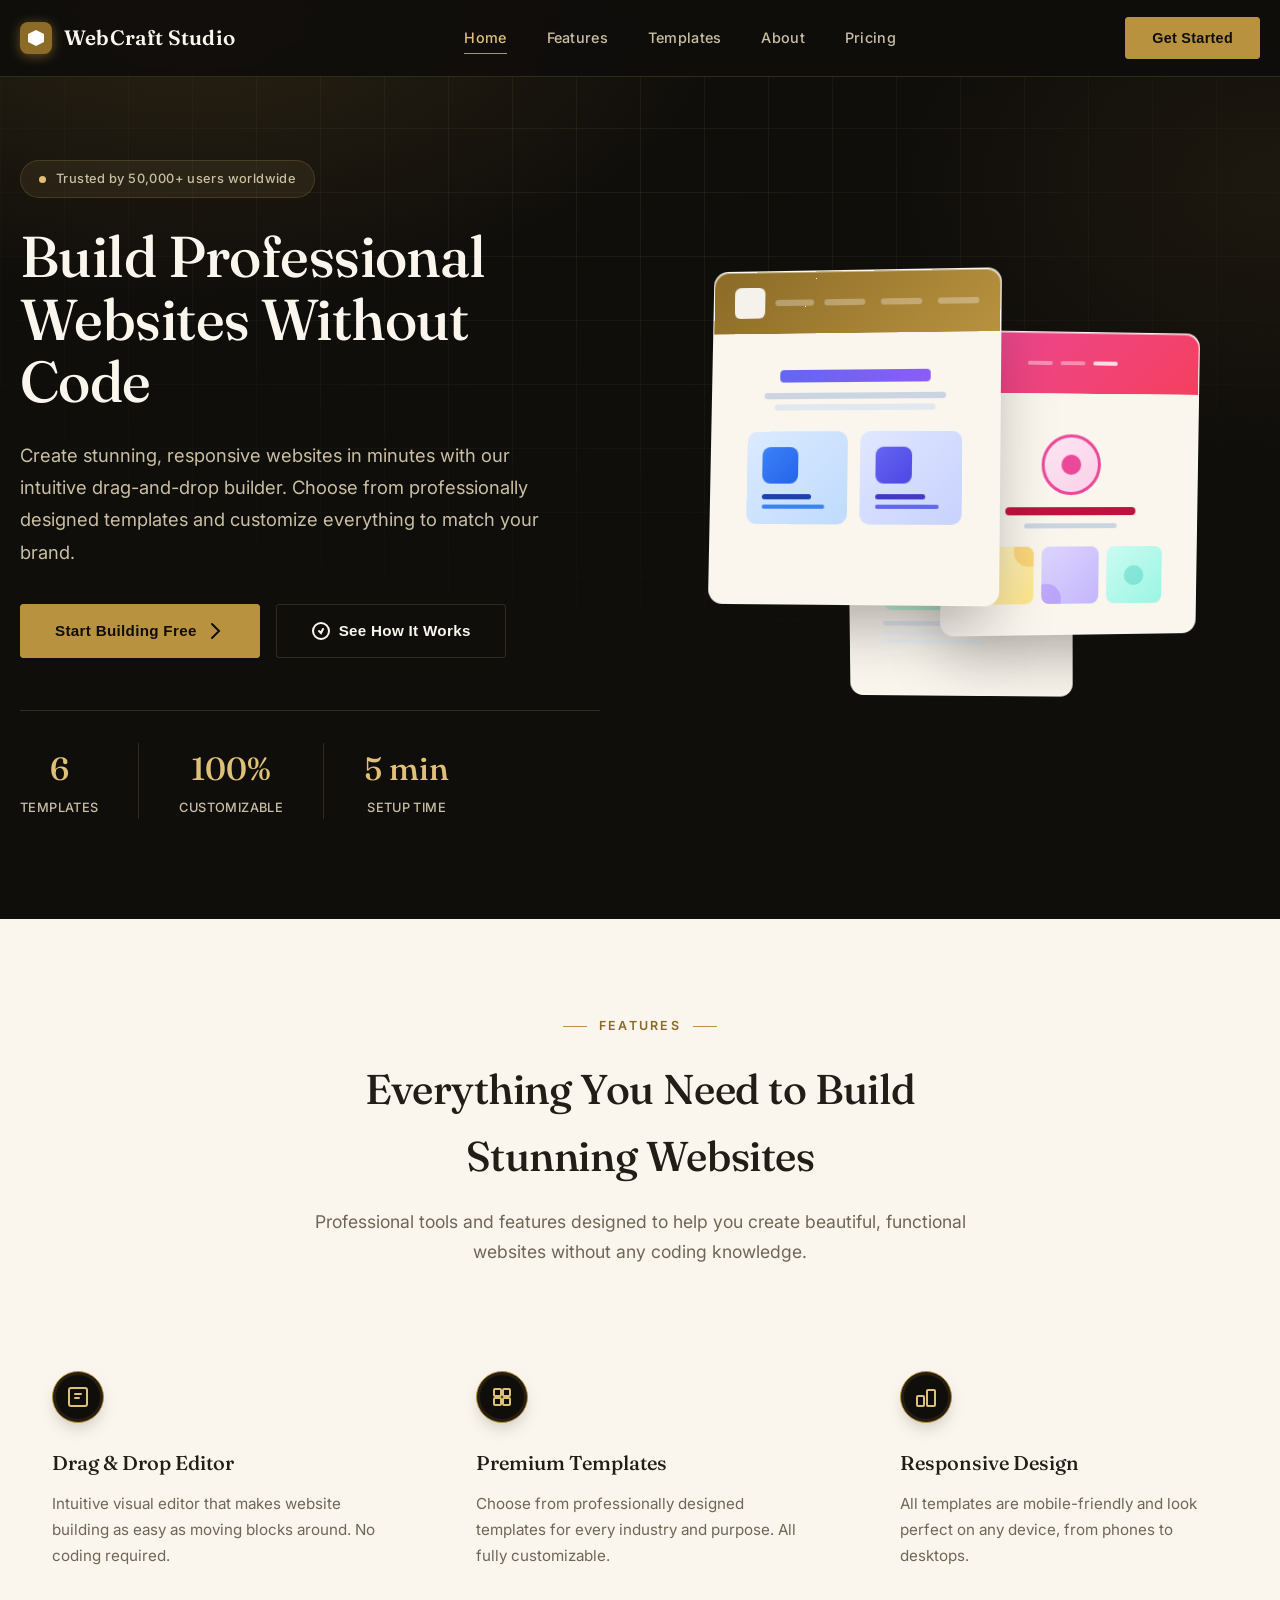
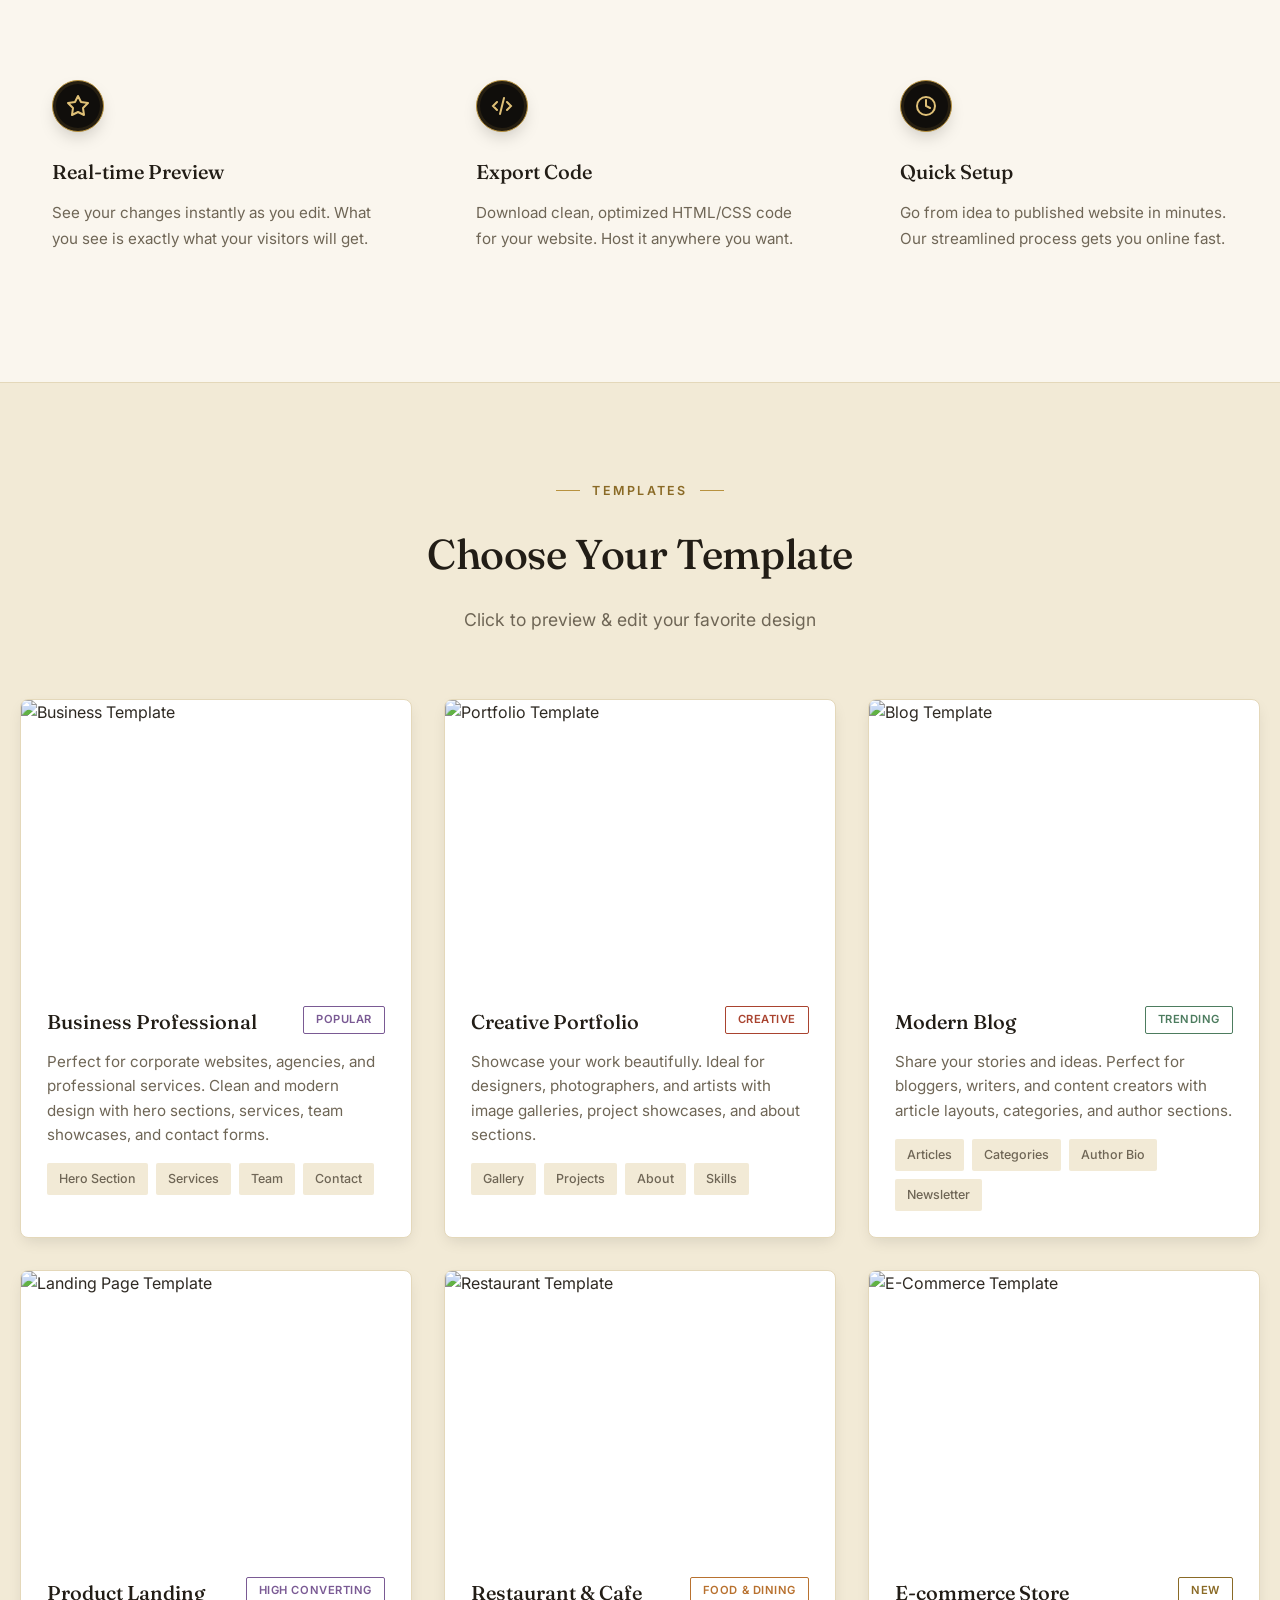
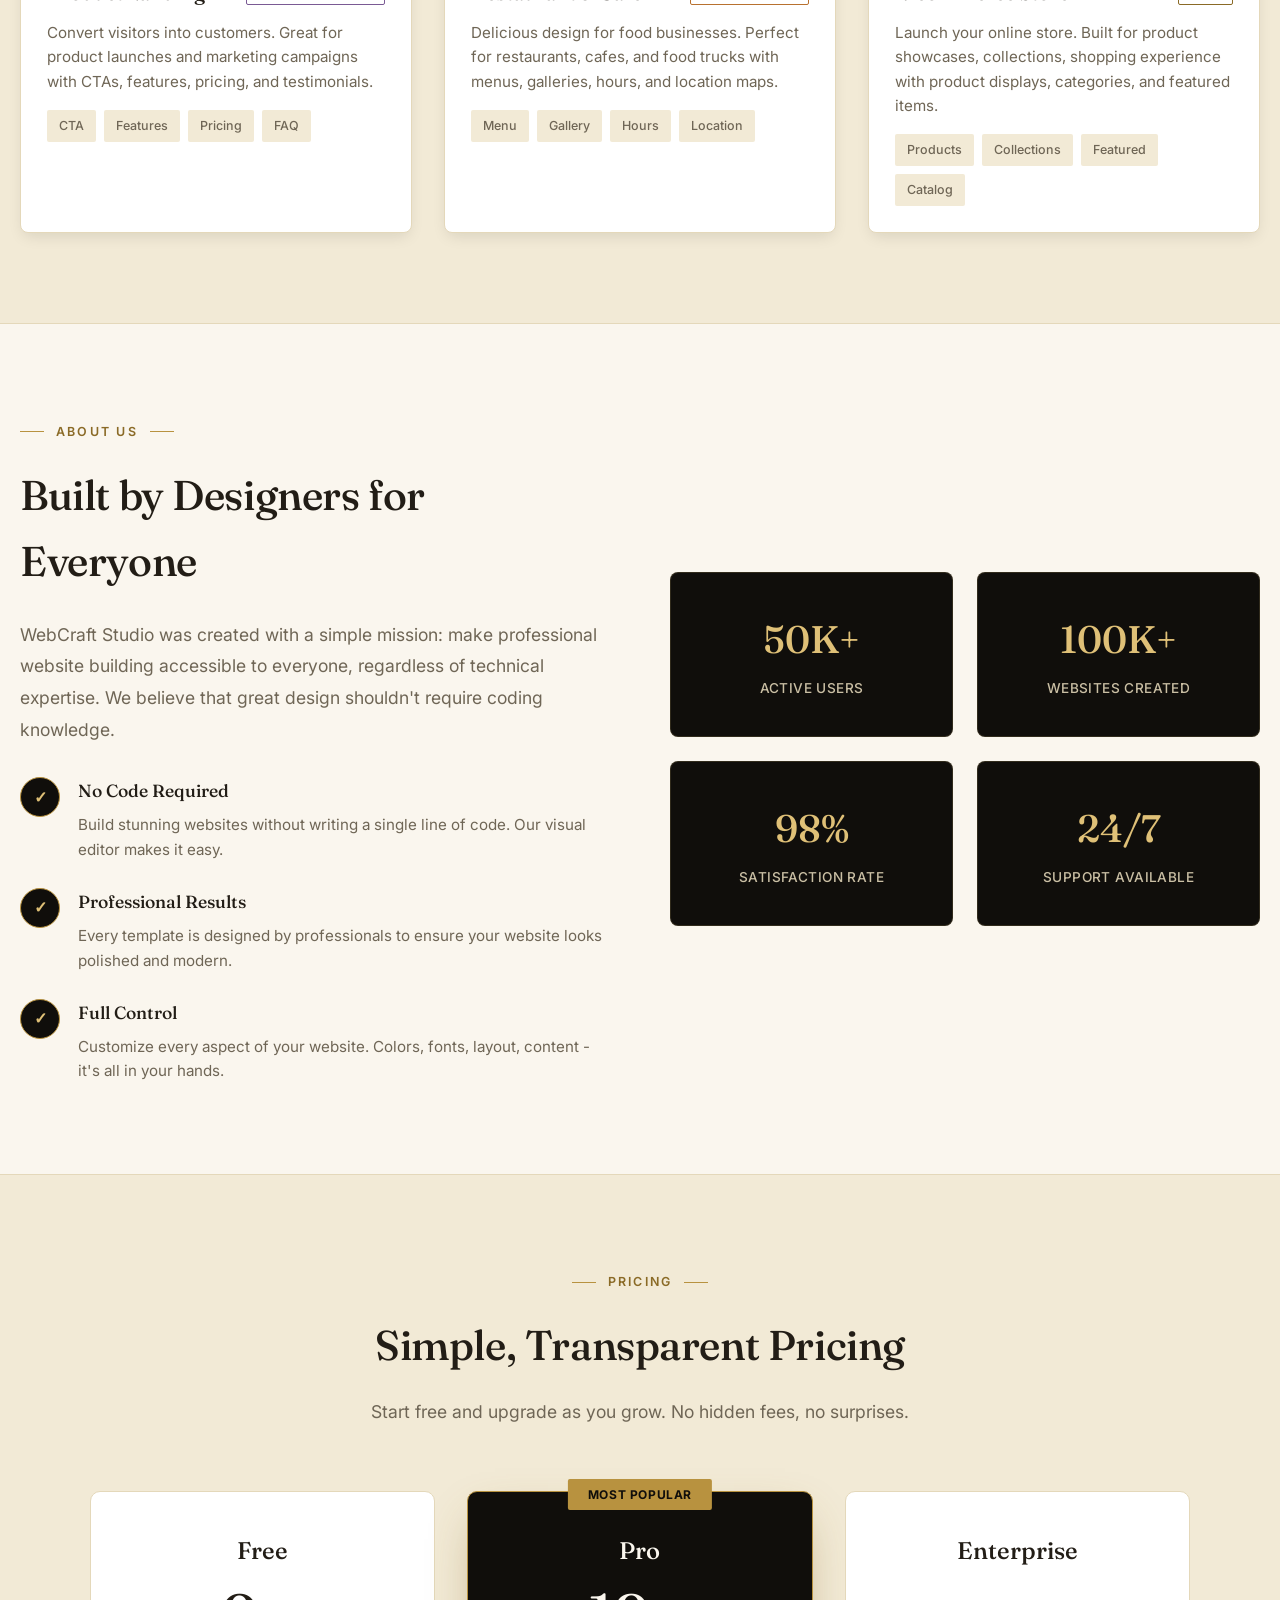
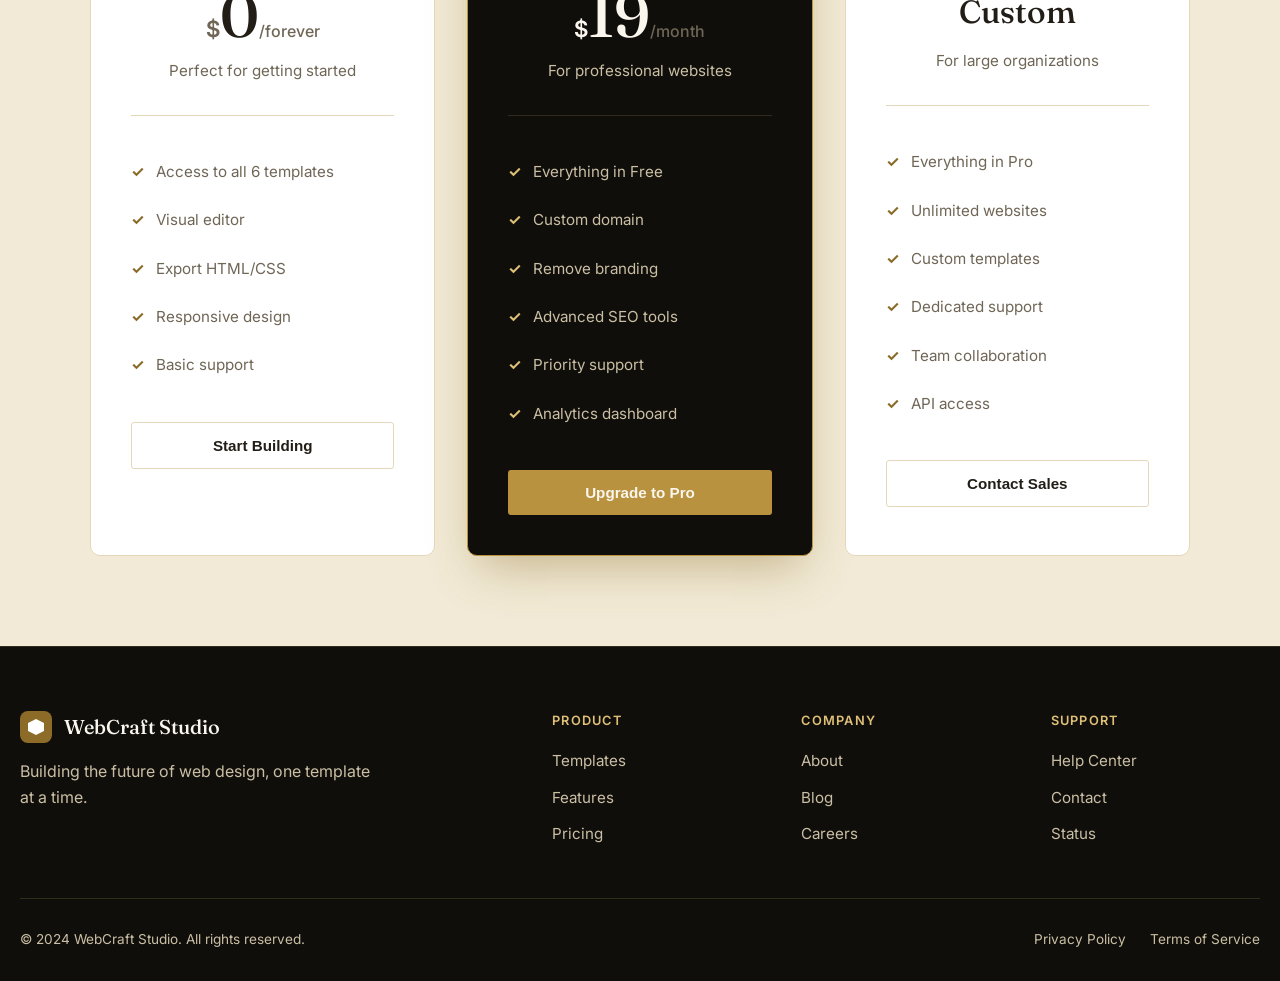
==== commit 41da4f3e: "Enhanced UI" ====
--- a/Frontend/index.html
+++ b/Frontend/index.html
@@ -5,7 +5,7 @@
     <meta name="viewport" content="width=device-width, initial-scale=1.0">
     <title>WebCraft Studio - Professional Website Builder</title>
     <link rel="stylesheet" href="styles.css">
-    <link href="https://fonts.googleapis.com/css2?family=Inter:wght@300;400;500;600;700;800&display=swap" rel="stylesheet">
+    <link href="https://fonts.googleapis.com/css2?family=Inter:wght@300;400;500;600;700;800&family=Fraunces:ital,opsz,wght@0,9..144,400;0,9..144,500;0,9..144,600;1,9..144,500&display=swap" rel="stylesheet">
 </head>
 <body>
     <!-- Navigation -->
@@ -17,8 +17,8 @@
                     <path d="M8 12L16 8L24 12V20L16 24L8 20V12Z" fill="white"/>
                     <defs>
                         <linearGradient id="gradient" x1="0" y1="0" x2="32" y2="32">
-                            <stop offset="0%" stop-color="#6366f1"/>
-                            <stop offset="100%" stop-color="#8b5cf6"/>
+                            <stop offset="0%" stop-color="#8a6a26"/>
+                            <stop offset="100%" stop-color="#dfc077"/>
                         </linearGradient>
                     </defs>
                 </svg>
@@ -77,7 +77,8 @@
                     </div>
                 </div>
             </div>
-            <div class="hero-visual">
+            <div class="hero-visual" id="heroVisual">
+                <div class="hero-visual-stage" id="heroVisualStage">
                 <div class="visual-card card-1">
                     <div class="card-header">
                         <div style="display: flex; align-items: center; padding: 15px 20px; gap: 10px;">
@@ -161,6 +162,7 @@
                         </div>
                     </div>
                 </div>
+                </div>
             </div>
         </div>
     </section>
@@ -392,7 +394,7 @@
       <!-- E-Commerce Template -->
       <div class="template-card" onclick="selectTemplate('ecommerce')">
         <div class="template-image">
-          <img src="https://tse1.mm.bing.net/th/id/OIP.4pm1olIMoMYUBCJ3RR0-mQAAAA?pid=Api&P=0&h=180" class="template-mockup" alt="E-Commerce Template">
+          <img src="https://img.magnific.com/free-vector/landing-page-template-second-hand-fashion-store_52683-109215.jpg?semt=ais_hybrid&w=740&q=80" class="template-mockup" alt="E-Commerce Template">
           <div class="template-overlay">
                             <button class="btn-preview" onclick="selectTemplate('restaurant')">
                                 Select Template
@@ -558,8 +560,8 @@
                             <path d="M8 12L16 8L24 12V20L16 24L8 20V12Z" fill="white"/>
                             <defs>
                                 <linearGradient id="gradient2" x1="0" y1="0" x2="32" y2="32">
-                                    <stop offset="0%" stop-color="#6366f1"/>
-                                    <stop offset="100%" stop-color="#8b5cf6"/>
+                                    <stop offset="0%" stop-color="#8a6a26"/>
+                                    <stop offset="100%" stop-color="#dfc077"/>
                                 </linearGradient>
                             </defs>
                         </svg>
@@ -741,4 +743,4 @@
     <script src="templates.js"></script>
     <script src="script.js"></script>
 </body>
-</html>
+</html>
--- a/Frontend/styles.css
+++ b/Frontend/styles.css
@@ -1,4 +1,11 @@
-/* Professional Website Builder - Main Styles */
+/* ============================================================
+   WebCraft Studio — "Atelier" Theme
+   Palette: near-black ink + warm ivory paper + antique gold
+   Display: Fraunces (serif, optical) / Body: Inter
+   Signature: hero cards arranged in true 3D depth (perspective +
+   preserve-3d), with mouse-parallax tilt and idle drift.
+   ============================================================ */
+
 * {
     margin: 0;
     padding: 0;
@@ -6,30 +13,53 @@
 }
 
 :root {
-    --primary: #6366f1;
-    --primary-dark: #4f46e5;
-    --secondary: #8b5cf6;
-    --accent: #ec4899;
-    --success: #10b981;
-    --warning: #f59e0b;
-    --danger: #ef4444;
-    --dark: #1e293b;
-    --gray: #64748b;
-    --light: #f1f5f9;
+    /* Core palette */
+    --ink: #100e0b;
+    --ink-2: #1a1611;
+    --ink-3: #241f18;
+    --paper: #faf6ee;
+    --paper-2: #f2ead6;
+    --gold: #b8923f;
+    --gold-light: #dfc077;
+    --gold-pale: #f1e2ba;
+    --gold-deep: #8a6a26;
+    --text: #221d16;
+    --text-soft: #6f6656;
+    --text-soft-dark: #cabfa4;
+    --line: #e4d8ba;
+    --line-dark: rgba(223, 192, 119, 0.16);
     --white: #ffffff;
-    --border: #e2e8f0;
-    --shadow-sm: 0 1px 2px 0 rgba(0, 0, 0, 0.05);
-    --shadow: 0 4px 6px -1px rgba(0, 0, 0, 0.1);
-    --shadow-lg: 0 10px 15px -3px rgba(0, 0, 0, 0.1);
-    --shadow-xl: 0 20px 25px -5px rgba(0, 0, 0, 0.1);
+
+    /* Kept for functional/editor UI states */
+    --primary: #8a6a26;
+    --primary-dark: #6f5720;
+    --secondary: #b8923f;
+    --accent: #a9432f;
+    --success: #4d7c5f;
+    --warning: #b8923f;
+    --danger: #a9432f;
+    --dark: #100e0b;
+    --gray: #6f6656;
+    --light: #f2ead6;
+    --border: #e4d8ba;
+
+    --shadow-sm: 0 1px 2px 0 rgba(16, 14, 11, 0.06);
+    --shadow: 0 6px 16px -4px rgba(16, 14, 11, 0.12);
+    --shadow-lg: 0 16px 32px -8px rgba(16, 14, 11, 0.18);
+    --shadow-xl: 0 28px 60px -12px rgba(16, 14, 11, 0.35);
+    --shadow-gold: 0 20px 45px -12px rgba(138, 106, 38, 0.45);
 }
 
 body {
     font-family: 'Inter', -apple-system, BlinkMacSystemFont, 'Segoe UI', Roboto, sans-serif;
     line-height: 1.6;
-    color: var(--dark);
-    background: var(--white);
+    color: var(--text);
+    background: var(--paper);
     overflow-x: hidden;
+}
+
+h1, h2, h3, .brand-name, .price, .price-custom, .stat-card-number {
+    font-family: 'Fraunces', 'Georgia', serif;
 }
 
 .container {
@@ -38,15 +68,26 @@
     padding: 0 20px;
 }
 
-/* Navigation */
+@media (prefers-reduced-motion: reduce) {
+    *, *::before, *::after {
+        animation-duration: 0.01ms !important;
+        animation-iteration-count: 1 !important;
+        transition-duration: 0.01ms !important;
+        scroll-behavior: auto !important;
+    }
+}
+
+/* ============================================================
+   Navigation
+   ============================================================ */
 .navbar {
     position: fixed;
     top: 0;
     left: 0;
     right: 0;
-    background: rgba(255, 255, 255, 0.95);
-    backdrop-filter: blur(10px);
-    border-bottom: 1px solid var(--border);
+    background: rgba(16, 14, 11, 0.92);
+    backdrop-filter: blur(14px);
+    border-bottom: 1px solid var(--line-dark);
     z-index: 1000;
     transition: all 0.3s ease;
 }
@@ -58,23 +99,23 @@
     display: flex;
     justify-content: space-between;
     align-items: center;
-    height: 70px;
+    height: 76px;
 }
 
 .nav-brand {
     display: flex;
     align-items: center;
     gap: 12px;
-    font-weight: 700;
-    font-size: 1.25rem;
-    color: var(--dark);
-}
+    font-weight: 600;
+    font-size: 1.3rem;
+    color: var(--paper);
+}
+
+.nav-brand svg { filter: drop-shadow(0 2px 6px rgba(184, 146, 63, 0.5)); }
 
 .brand-name {
-    background: linear-gradient(135deg, var(--primary), var(--secondary));
-    -webkit-background-clip: text;
-    -webkit-text-fill-color: transparent;
-    background-clip: text;
+    color: var(--paper);
+    letter-spacing: 0.01em;
 }
 
 .nav-links {
@@ -85,16 +126,17 @@
 
 .nav-link {
     text-decoration: none;
-    color: var(--gray);
-    font-weight: 500;
-    font-size: 0.95rem;
+    color: var(--text-soft-dark);
+    font-weight: 500;
+    font-size: 0.9rem;
+    letter-spacing: 0.02em;
     transition: color 0.3s ease;
     position: relative;
 }
 
 .nav-link:hover,
 .nav-link.active {
-    color: var(--primary);
+    color: var(--gold-light);
 }
 
 .nav-link.active::after {
@@ -103,40 +145,46 @@
     bottom: -8px;
     left: 0;
     right: 0;
-    height: 2px;
-    background: var(--primary);
-}
-
-/* Buttons */
+    height: 1px;
+    background: var(--gold);
+}
+
+/* ============================================================
+   Buttons
+   ============================================================ */
 .btn-primary {
-    background: linear-gradient(135deg, var(--primary), var(--secondary));
-    color: white;
-    border: none;
-    padding: 12px 24px;
-    border-radius: 10px;
+    background: var(--gold);
+    color: var(--ink);
+    border: 1px solid var(--gold);
+    padding: 12px 26px;
+    border-radius: 3px;
     font-weight: 600;
-    font-size: 0.95rem;
+    font-size: 0.9rem;
+    letter-spacing: 0.02em;
     cursor: pointer;
     transition: all 0.3s ease;
-    box-shadow: var(--shadow);
+    box-shadow: var(--shadow-sm);
     display: inline-flex;
     align-items: center;
     gap: 8px;
 }
 
 .btn-primary:hover {
+    background: var(--gold-light);
+    border-color: var(--gold-light);
     transform: translateY(-2px);
-    box-shadow: var(--shadow-lg);
+    box-shadow: var(--shadow-gold);
 }
 
 .btn-secondary {
-    background: white;
-    color: var(--dark);
-    border: 2px solid var(--border);
-    padding: 12px 24px;
-    border-radius: 10px;
+    background: transparent;
+    color: var(--text);
+    border: 1px solid var(--line);
+    padding: 12px 26px;
+    border-radius: 3px;
     font-weight: 600;
-    font-size: 0.95rem;
+    font-size: 0.9rem;
+    letter-spacing: 0.02em;
     cursor: pointer;
     transition: all 0.3s ease;
     display: inline-flex;
@@ -145,22 +193,50 @@
 }
 
 .btn-secondary:hover {
-    border-color: var(--primary);
-    color: var(--primary);
+    border-color: var(--gold);
+    color: var(--gold-deep);
     transform: translateY(-2px);
 }
 
+.hero-section .btn-secondary {
+    color: var(--paper);
+    border-color: var(--line-dark);
+}
+.hero-section .btn-secondary:hover {
+    border-color: var(--gold);
+    color: var(--gold-light);
+}
+
 .btn-large {
-    padding: 16px 32px;
-    font-size: 1rem;
-}
-
-/* Hero Section */
+    padding: 16px 34px;
+    font-size: 0.95rem;
+}
+
+/* ============================================================
+   Hero Section — the signature 3D stage
+   ============================================================ */
 .hero-section {
-    padding: 140px 20px 80px;
-    background: linear-gradient(135deg, #f8fafc 0%, #e0e7ff 100%);
+    padding: 160px 20px 100px;
+    background:
+        radial-gradient(ellipse 900px 500px at 15% 0%, rgba(184, 146, 63, 0.16), transparent 60%),
+        radial-gradient(ellipse 700px 500px at 100% 20%, rgba(184, 146, 63, 0.08), transparent 55%),
+        var(--ink);
     position: relative;
     overflow: hidden;
+}
+
+.hero-section::before {
+    content: '';
+    position: absolute;
+    inset: 0;
+    background-image:
+        linear-gradient(var(--line-dark) 1px, transparent 1px),
+        linear-gradient(90deg, var(--line-dark) 1px, transparent 1px);
+    background-size: 64px 64px;
+    -webkit-mask-image: radial-gradient(ellipse 1200px 700px at 50% 20%, black, transparent 70%);
+    mask-image: radial-gradient(ellipse 1200px 700px at 50% 20%, black, transparent 70%);
+    opacity: 0.5;
+    pointer-events: none;
 }
 
 .hero-container {
@@ -170,6 +246,7 @@
     grid-template-columns: 1fr 1fr;
     gap: 80px;
     align-items: center;
+    position: relative;
 }
 
 .hero-content {
@@ -179,57 +256,62 @@
 .hero-badge {
     display: inline-flex;
     align-items: center;
-    gap: 8px;
-    background: white;
-    padding: 8px 16px;
+    gap: 10px;
+    background: rgba(223, 192, 119, 0.08);
+    border: 1px solid var(--line-dark);
+    padding: 8px 18px;
     border-radius: 50px;
-    font-size: 0.875rem;
-    font-weight: 500;
-    color: var(--gray);
-    box-shadow: var(--shadow-sm);
-    margin-bottom: 24px;
+    font-size: 0.8rem;
+    font-weight: 500;
+    letter-spacing: 0.03em;
+    color: var(--text-soft-dark);
+    margin-bottom: 28px;
 }
 
 .badge-dot {
-    width: 8px;
-    height: 8px;
+    width: 7px;
+    height: 7px;
     border-radius: 50%;
-    background: var(--success);
+    background: var(--gold-light);
     animation: pulse 2s infinite;
 }
 
 @keyframes pulse {
     0%, 100% { opacity: 1; }
-    50% { opacity: 0.5; }
+    50% { opacity: 0.4; }
 }
 
 .hero-title {
-    font-size: 3.5rem;
-    font-weight: 800;
-    line-height: 1.1;
-    color: var(--dark);
-    margin-bottom: 24px;
-    letter-spacing: -0.02em;
+    font-family: 'Fraunces', 'Georgia', serif;
+    font-optical-sizing: auto;
+    font-size: 3.6rem;
+    font-weight: 500;
+    font-style: normal;
+    line-height: 1.08;
+    color: var(--paper);
+    margin-bottom: 26px;
+    letter-spacing: -0.01em;
 }
 
 .hero-description {
-    font-size: 1.25rem;
-    color: var(--gray);
-    line-height: 1.7;
-    margin-bottom: 32px;
+    font-size: 1.15rem;
+    color: var(--text-soft-dark);
+    line-height: 1.75;
+    margin-bottom: 36px;
+    max-width: 520px;
 }
 
 .hero-actions {
     display: flex;
     gap: 16px;
-    margin-bottom: 48px;
+    margin-bottom: 52px;
 }
 
 .hero-stats {
     display: flex;
     gap: 40px;
     padding-top: 32px;
-    border-top: 1px solid var(--border);
+    border-top: 1px solid var(--line-dark);
 }
 
 .stat-item {
@@ -237,172 +319,242 @@
 }
 
 .stat-number {
+    font-family: 'Fraunces', serif;
     font-size: 2rem;
-    font-weight: 700;
-    color: var(--primary);
+    font-weight: 500;
+    color: var(--gold-light);
     display: block;
     margin-bottom: 4px;
 }
 
 .stat-label {
-    font-size: 0.875rem;
-    color: var(--gray);
-    font-weight: 500;
+    font-size: 0.8rem;
+    color: var(--text-soft-dark);
+    font-weight: 500;
+    letter-spacing: 0.03em;
+    text-transform: uppercase;
 }
 
 .stat-divider {
     width: 1px;
-    background: var(--border);
-}
-
-/* Hero Visual */
+    background: var(--line-dark);
+}
+
+/* --- Hero Visual: true 3D depth via perspective + preserve-3d --- */
 .hero-visual {
     position: relative;
     height: 500px;
+    perspective: 1800px;
+}
+
+.hero-visual-stage {
+    position: absolute;
+    inset: 0;
+    transform-style: preserve-3d;
+    transition: transform 0.2s ease-out;
 }
 
 .visual-card {
     position: absolute;
-    background: white;
-    border-radius: 16px;
+    background: var(--paper);
+    border-radius: 14px;
     box-shadow: var(--shadow-xl);
-    transition: transform 0.3s ease;
+    transition: transform 0.4s cubic-bezier(0.22, 1, 0.36, 1), box-shadow 0.4s ease;
+    transform-style: preserve-3d;
+    border: 1px solid rgba(255, 255, 255, 0.06);
+}
+
+.visual-card::after {
+    content: '';
+    position: absolute;
+    inset: 0;
+    border-radius: 14px;
+    box-shadow: inset 0 1px 0 rgba(255, 255, 255, 0.5);
+    pointer-events: none;
 }
 
 .visual-card:hover {
-    transform: translateY(-10px);
+    box-shadow: var(--shadow-gold);
 }
 
 .card-1 {
     width: 280px;
     height: 320px;
-    top: 50px;
-    left: 50px;
+    top: 40px;
+    left: 40px;
     z-index: 3;
+    transform: translateZ(90px) rotateY(-8deg) rotateX(4deg);
+    animation: drift1 9s ease-in-out infinite;
 }
 
 .card-2 {
     width: 260px;
     height: 300px;
-    top: 100px;
-    right: 80px;
+    top: 95px;
+    right: 60px;
     z-index: 2;
+    transform: translateZ(20px) rotateY(10deg) rotateX(-3deg);
+    animation: drift2 11s ease-in-out infinite;
 }
 
 .card-3 {
     width: 240px;
     height: 280px;
-    bottom: 50px;
-    left: 150px;
+    bottom: 30px;
+    left: 160px;
     z-index: 1;
+    transform: translateZ(-50px) rotateY(-4deg) rotateX(-5deg) scale(0.96);
+    animation: drift3 13s ease-in-out infinite;
+}
+
+@keyframes drift1 {
+    0%, 100% { transform: translateZ(90px) rotateY(-8deg) rotateX(4deg) translateY(0); }
+    50% { transform: translateZ(100px) rotateY(-6deg) rotateX(3deg) translateY(-10px); }
+}
+@keyframes drift2 {
+    0%, 100% { transform: translateZ(20px) rotateY(10deg) rotateX(-3deg) translateY(0); }
+    50% { transform: translateZ(30px) rotateY(8deg) rotateX(-5deg) translateY(8px); }
+}
+@keyframes drift3 {
+    0%, 100% { transform: translateZ(-50px) rotateY(-4deg) rotateX(-5deg) scale(0.96) translateY(0); }
+    50% { transform: translateZ(-40px) rotateY(-2deg) rotateX(-3deg) scale(0.96) translateY(-6px); }
 }
 
 .card-header {
     height: 60px;
-    background: linear-gradient(135deg, var(--primary), var(--secondary));
-    border-radius: 16px 16px 0 0;
+    background: linear-gradient(135deg, var(--gold-deep), var(--gold));
+    border-radius: 14px 14px 0 0;
 }
 
 .card-body {
     padding: 20px;
     height: calc(100% - 60px);
-    background: white;
-    border-radius: 0 0 16px 16px;
+    background: var(--paper);
+    border-radius: 0 0 14px 14px;
 }
 
 .card-content-line {
     border-radius: 4px;
 }
 
-/* Section Styles */
+/* ============================================================
+   Section shell
+   ============================================================ */
 .section-container {
     max-width: 1400px;
     margin: 0 auto;
-    padding: 80px 20px;
+    padding: 90px 20px;
 }
 
 .section-header {
     text-align: center;
     max-width: 700px;
-    margin: 0 auto 60px;
+    margin: 0 auto 64px;
 }
 
 .section-badge {
-    display: inline-block;
-    background: linear-gradient(135deg, var(--primary), var(--secondary));
-    color: white;
-    padding: 6px 16px;
-    border-radius: 20px;
-    font-size: 0.875rem;
+    display: inline-flex;
+    align-items: center;
+    gap: 12px;
+    color: var(--gold-deep);
+    font-size: 0.78rem;
     font-weight: 600;
-    margin-bottom: 16px;
+    margin-bottom: 20px;
     text-transform: uppercase;
-    letter-spacing: 0.5px;
+    letter-spacing: 0.18em;
+}
+
+.section-badge::before,
+.section-badge::after {
+    content: '';
+    width: 24px;
+    height: 1px;
+    background: var(--gold);
 }
 
 .section-title {
-    font-size: 2.5rem;
-    font-weight: 800;
-    color: var(--dark);
-    margin-bottom: 16px;
-    letter-spacing: -0.02em;
+    font-family: 'Fraunces', serif;
+    font-size: 2.6rem;
+    font-weight: 500;
+    color: var(--text);
+    margin-bottom: 18px;
+    letter-spacing: -0.01em;
 }
 
 .section-description {
-    font-size: 1.125rem;
-    color: var(--gray);
+    font-size: 1.1rem;
+    color: var(--text-soft);
     line-height: 1.7;
 }
 
-/* Features Section */
+/* ============================================================
+   Features
+   ============================================================ */
 .features-section {
-    background: white;
+    background: var(--paper);
 }
 
 .features-grid {
     display: grid;
     grid-template-columns: repeat(auto-fit, minmax(320px, 1fr));
     gap: 32px;
+    /* background: var(--line); */
+    /* border: 1px solid var(--line); */
 }
 
 .feature-card {
-    padding: 32px;
-    border: 1px solid var(--border);
-    border-radius: 16px;
+    padding: 40px 32px;
+    background: var(--paper);
     transition: all 0.3s ease;
 }
 
 .feature-card:hover {
-    border-color: var(--primary);
+    background: var(--white);
     box-shadow: var(--shadow-lg);
-    transform: translateY(-5px);
+    position: relative;
+    z-index: 2;
 }
 
 .feature-icon {
-    width: 56px;
-    height: 56px;
-    border-radius: 12px;
+    width: 52px;
+    height: 52px;
+    border-radius: 50%;
     display: flex;
     align-items: center;
     justify-content: center;
-    margin-bottom: 20px;
+    margin-bottom: 24px;
+    background: var(--ink) !important;
+    border: 1px solid var(--gold);
+    box-shadow: inset 0 0 0 3px rgba(184, 146, 63, 0.12), 0 8px 18px -6px rgba(16,14,11,0.25);
+}
+
+.feature-icon svg path,
+.feature-icon svg rect,
+.feature-icon svg circle {
+    stroke: var(--gold-light);
 }
 
 .feature-card h3 {
+    font-family: 'Fraunces', serif;
     font-size: 1.25rem;
-    font-weight: 700;
-    color: var(--dark);
+    font-weight: 500;
+    color: var(--text);
     margin-bottom: 12px;
 }
 
 .feature-card p {
-    color: var(--gray);
+    color: var(--text-soft);
     line-height: 1.7;
-}
-
-/* Templates Section */
+    font-size: 0.95rem;
+}
+
+/* ============================================================
+   Templates
+   ============================================================ */
 .templates-section {
-    background: linear-gradient(135deg, #f8fafc 0%, #e0e7ff 100%);
+    background: var(--paper-2);
+    border-top: 1px solid var(--line);
+    border-bottom: 1px solid var(--line);
 }
 
 .templates-grid {
@@ -412,17 +564,19 @@
 }
 
 .template-card {
-    background: white;
-    border-radius: 16px;
+    background: var(--white);
+    border-radius: 8px;
     overflow: hidden;
     box-shadow: var(--shadow);
-    transition: all 0.4s ease;
+    transition: all 0.4s cubic-bezier(0.22, 1, 0.36, 1);
     cursor: pointer;
+    border: 1px solid var(--line);
 }
 
 .template-card:hover {
-    transform: translateY(-10px);
+    transform: translateY(-8px);
     box-shadow: var(--shadow-xl);
+    border-color: var(--gold);
 }
 
 .template-image {
@@ -434,7 +588,12 @@
 .template-mockup {
     width: 100%;
     height: 100%;
-    opacity: 0.9;
+    opacity: 0.94;
+    transition: transform 0.5s ease;
+}
+
+.template-card:hover .template-mockup {
+    transform: scale(1.04);
 }
 
 .template-overlay {
@@ -443,7 +602,7 @@
     left: 0;
     right: 0;
     bottom: 0;
-    background: rgba(0, 0, 0, 0.6);
+    background: rgba(16, 14, 11, 0.72);
     display: flex;
     align-items: center;
     justify-content: center;
@@ -457,11 +616,11 @@
 }
 
 .btn-preview {
-    background: white;
-    color: var(--dark);
+    background: var(--gold);
+    color: var(--ink);
     border: none;
     padding: 14px 28px;
-    border-radius: 10px;
+    border-radius: 3px;
     font-weight: 600;
     cursor: pointer;
     display: flex;
@@ -471,11 +630,12 @@
 }
 
 .btn-preview:hover {
+    background: var(--gold-light);
     transform: scale(1.05);
 }
 
 .template-info {
-    padding: 24px;
+    padding: 26px;
 }
 
 .template-header {
@@ -486,51 +646,32 @@
 }
 
 .template-info h3 {
+    font-family: 'Fraunces', serif;
     font-size: 1.25rem;
-    font-weight: 700;
-    color: var(--dark);
+    font-weight: 500;
+    color: var(--text);
 }
 
 .template-badge {
     padding: 4px 12px;
-    border-radius: 12px;
-    font-size: 0.75rem;
+    border-radius: 2px;
+    font-size: 0.7rem;
     font-weight: 600;
     text-transform: uppercase;
-}
-
-.template-badge.popular {
-    background: #dbeafe;
-    color: #1e40af;
-}
-
-.template-badge.creative {
-    background: #fce7f3;
-    color: #be123c;
-}
-
-.template-badge.trending {
-    background: #d1fae5;
-    color: #065f46;
-}
-
-.template-badge.converting {
-    background: #f3e8ff;
-    color: #6b21a8;
-}
-
-.template-badge.food {
-    background: #fed7aa;
-    color: #9a3412;
-}
-
-.template-badge.new {
-    background: #dbeafe;
-    color: #1e40af;
-}
+    letter-spacing: 0.05em;
+    border: 1px solid currentColor;
+    background: transparent !important;
+}
+
+.template-badge.popular { color: #7a5a94; }
+.template-badge.creative { color: #a9432f; }
+.template-badge.trending { color: #4d7c5f; }
+.template-badge.converting { color: #7a5a94; }
+.template-badge.food { color: #b8712f; }
+.template-badge.new { color: var(--gold-deep); }
 
 .template-info p {
-    color: var(--gray);
+    color: var(--text-soft);
     line-height: 1.6;
     margin-bottom: 16px;
     font-size: 0.95rem;
@@ -543,17 +684,19 @@
 }
 
 .feature-tag {
-    background: var(--light);
+    background: var(--paper-2);
     padding: 6px 12px;
-    border-radius: 6px;
-    font-size: 0.813rem;
-    color: var(--gray);
-    font-weight: 500;
-}
-
-/* About Section */
+    border-radius: 2px;
+    font-size: 0.78rem;
+    color: var(--text-soft);
+    font-weight: 500;
+}
+
+/* ============================================================
+   About
+   ============================================================ */
 .about-section {
-    background: white;
+    background: var(--paper);
 }
 
 .about-content {
@@ -564,8 +707,8 @@
 }
 
 .about-description {
-    font-size: 1.125rem;
-    color: var(--gray);
+    font-size: 1.1rem;
+    color: var(--text-soft);
     line-height: 1.8;
     margin: 24px 0 32px;
 }
@@ -573,37 +716,41 @@
 .about-features {
     display: flex;
     flex-direction: column;
-    gap: 24px;
+    gap: 26px;
 }
 
 .about-feature {
     display: flex;
-    gap: 16px;
+    gap: 18px;
 }
 
 .about-feature-icon {
     width: 40px;
     height: 40px;
-    border-radius: 10px;
-    background: linear-gradient(135deg, var(--primary), var(--secondary));
-    color: white;
+    border-radius: 50%;
+    background: var(--ink);
+    border: 1px solid var(--gold);
+    color: var(--gold-light);
     display: flex;
     align-items: center;
     justify-content: center;
-    font-weight: 700;
+    font-weight: 600;
+    font-family: 'Fraunces', serif;
     flex-shrink: 0;
 }
 
 .about-feature h4 {
-    font-size: 1.125rem;
-    font-weight: 700;
-    color: var(--dark);
+    font-family: 'Fraunces', serif;
+    font-size: 1.1rem;
+    font-weight: 500;
+    color: var(--text);
     margin-bottom: 8px;
 }
 
 .about-feature p {
-    color: var(--gray);
+    color: var(--text-soft);
     line-height: 1.6;
+    font-size: 0.95rem;
 }
 
 .about-stats {
@@ -613,33 +760,35 @@
 }
 
 .stat-card {
-    background: linear-gradient(135deg, #f8fafc 0%, #e0e7ff 100%);
-    padding: 32px;
-    border-radius: 16px;
+    background: var(--ink);
+    padding: 36px 28px;
+    border-radius: 8px;
     text-align: center;
-    border: 1px solid var(--border);
+    border: 1px solid var(--line-dark);
 }
 
 .stat-card-number {
-    font-size: 2.5rem;
-    font-weight: 800;
-    background: linear-gradient(135deg, var(--primary), var(--secondary));
-    -webkit-background-clip: text;
-    -webkit-text-fill-color: transparent;
-    background-clip: text;
+    font-size: 2.4rem;
+    font-weight: 500;
+    color: var(--gold-light);
     display: block;
     margin-bottom: 8px;
 }
 
 .stat-card-label {
-    color: var(--gray);
-    font-weight: 500;
-    font-size: 0.95rem;
-}
-
-/* Pricing Section */
+    color: var(--text-soft-dark);
+    font-weight: 500;
+    font-size: 0.85rem;
+    letter-spacing: 0.03em;
+    text-transform: uppercase;
+}
+
+/* ============================================================
+   Pricing
+   ============================================================ */
 .pricing-section {
-    background: linear-gradient(135deg, #f8fafc 0%, #e0e7ff 100%);
+    background: var(--paper-2);
+    border-top: 1px solid var(--line);
 }
 
 .pricing-grid {
@@ -651,51 +800,74 @@
 }
 
 .pricing-card {
-    background: white;
-    border: 2px solid var(--border);
-    border-radius: 20px;
+    background: var(--white);
+    border: 1px solid var(--line);
+    border-radius: 10px;
     padding: 40px;
     position: relative;
     transition: all 0.3s ease;
 }
 
 .pricing-card:hover {
-    border-color: var(--primary);
+    border-color: var(--gold);
     box-shadow: var(--shadow-xl);
-    transform: translateY(-5px);
+    transform: translateY(-6px);
 }
 
 .pricing-card.featured {
-    border-color: var(--primary);
-    box-shadow: var(--shadow-lg);
+    border: 1px solid var(--gold);
+    background: var(--ink);
+    box-shadow: var(--shadow-gold);
     transform: scale(1.05);
+}
+
+.pricing-card.featured:hover {
+    transform: scale(1.05) translateY(-6px);
+}
+
+.pricing-card.featured h3,
+.pricing-card.featured .price,
+.pricing-card.featured .price-custom,
+.pricing-card.featured .currency {
+    color: var(--paper);
+}
+
+.pricing-card.featured .pricing-header {
+    border-bottom-color: var(--line-dark);
+}
+
+.pricing-card.featured .pricing-header p,
+.pricing-card.featured .pricing-features li {
+    color: var(--text-soft-dark);
 }
 
 .pricing-badge {
     position: absolute;
-    top: -12px;
+    top: -13px;
     left: 50%;
     transform: translateX(-50%);
-    background: linear-gradient(135deg, var(--primary), var(--secondary));
-    color: white;
+    background: var(--gold);
+    color: var(--ink);
     padding: 6px 20px;
-    border-radius: 20px;
-    font-size: 0.813rem;
-    font-weight: 600;
+    border-radius: 2px;
+    font-size: 0.75rem;
+    font-weight: 700;
     text-transform: uppercase;
+    letter-spacing: 0.05em;
 }
 
 .pricing-header {
     text-align: center;
     margin-bottom: 32px;
     padding-bottom: 32px;
-    border-bottom: 1px solid var(--border);
+    border-bottom: 1px solid var(--line);
 }
 
 .pricing-header h3 {
+    font-family: 'Fraunces', serif;
     font-size: 1.5rem;
-    font-weight: 700;
-    color: var(--dark);
+    font-weight: 500;
+    color: var(--text);
     margin-bottom: 16px;
 }
 
@@ -707,32 +879,32 @@
 }
 
 .currency {
-    font-size: 1.5rem;
+    font-size: 1.4rem;
     font-weight: 600;
-    color: var(--gray);
+    color: var(--text-soft);
 }
 
 .price {
-    font-size: 4rem;
-    font-weight: 800;
-    color: var(--dark);
+    font-size: 3.8rem;
+    font-weight: 500;
+    color: var(--text);
     line-height: 1;
 }
 
 .price-custom {
     font-size: 2rem;
-    font-weight: 700;
-    color: var(--dark);
+    font-weight: 500;
+    color: var(--text);
 }
 
 .period {
     font-size: 1rem;
-    color: var(--gray);
+    color: var(--text-soft);
     font-weight: 500;
 }
 
 .pricing-header p {
-    color: var(--gray);
+    color: var(--text-soft);
     font-size: 0.95rem;
 }
 
@@ -743,7 +915,7 @@
 
 .pricing-features li {
     padding: 12px 0;
-    color: var(--gray);
+    color: var(--text-soft);
     display: flex;
     align-items: flex-start;
     gap: 12px;
@@ -751,18 +923,22 @@
 }
 
 .check {
-    color: var(--success);
+    color: var(--gold-deep);
     font-weight: 700;
     flex-shrink: 0;
+}
+
+.pricing-card.featured .check {
+    color: var(--gold-light);
 }
 
 .btn-pricing {
     width: 100%;
     padding: 14px;
-    border: 2px solid var(--border);
-    background: white;
-    color: var(--dark);
-    border-radius: 10px;
+    border: 1px solid var(--line);
+    background: transparent;
+    color: var(--text);
+    border-radius: 3px;
     font-weight: 600;
     font-size: 0.95rem;
     cursor: pointer;
@@ -770,26 +946,40 @@
 }
 
 .btn-pricing:hover {
-    border-color: var(--primary);
-    color: var(--primary);
+    border-color: var(--gold);
+    color: var(--gold-deep);
+}
+
+.pricing-card.featured .btn-pricing {
+    border-color: var(--line-dark);
+    color: var(--paper);
+}
+.pricing-card.featured .btn-pricing:hover {
+    border-color: var(--gold);
+    color: var(--gold-light);
 }
 
 .btn-pricing.primary {
-    background: linear-gradient(135deg, var(--primary), var(--secondary));
-    color: white;
+    background: var(--gold);
+    color: var(--ink);
     border: none;
 }
 
 .btn-pricing.primary:hover {
+    background: var(--gold-light);
     transform: translateY(-2px);
     box-shadow: var(--shadow-lg);
-}
-
-/* Footer */
+    color: var(--ink);
+}
+
+/* ============================================================
+   Footer
+   ============================================================ */
 .footer {
-    background: var(--dark);
-    color: white;
-    padding: 60px 20px 30px;
+    background: var(--ink);
+    color: var(--paper);
+    padding: 64px 20px 30px;
+    border-top: 1px solid var(--line-dark);
 }
 
 .footer-container {
@@ -812,13 +1002,15 @@
     display: flex;
     align-items: center;
     gap: 12px;
-    font-weight: 700;
+    font-family: 'Fraunces', serif;
+    font-weight: 500;
     font-size: 1.25rem;
     margin-bottom: 16px;
+    color: var(--paper);
 }
 
 .footer-brand p {
-    color: var(--gray);
+    color: var(--text-soft-dark);
     line-height: 1.6;
 }
 
@@ -829,16 +1021,17 @@
 }
 
 .footer-column h4 {
-    font-size: 0.95rem;
+    font-size: 0.8rem;
     font-weight: 600;
-    margin-bottom: 16px;
+    margin-bottom: 18px;
     text-transform: uppercase;
-    letter-spacing: 0.5px;
+    letter-spacing: 0.1em;
+    color: var(--gold-light);
 }
 
 .footer-column a {
     display: block;
-    color: var(--gray);
+    color: var(--text-soft-dark);
     text-decoration: none;
     margin-bottom: 12px;
     font-size: 0.95rem;
@@ -846,17 +1039,17 @@
 }
 
 .footer-column a:hover {
-    color: white;
+    color: var(--gold-light);
 }
 
 .footer-bottom {
     padding-top: 30px;
-    border-top: 1px solid rgba(255, 255, 255, 0.1);
+    border-top: 1px solid var(--line-dark);
     display: flex;
     justify-content: space-between;
     align-items: center;
-    font-size: 0.875rem;
-    color: var(--gray);
+    font-size: 0.85rem;
+    color: var(--text-soft-dark);
 }
 
 .footer-legal {
@@ -865,25 +1058,27 @@
 }
 
 .footer-legal a {
-    color: var(--gray);
+    color: var(--text-soft-dark);
     text-decoration: none;
     transition: color 0.3s ease;
 }
 
 .footer-legal a:hover {
-    color: white;
-}
-
-/* Editor Screen */
+    color: var(--gold-light);
+}
+
+/* ============================================================
+   Editor Screen (kept functional, restyled to match)
+   ============================================================ */
 .editor-screen {
     display: none;
     min-height: 100vh;
-    background: var(--light);
+    background: var(--paper-2);
 }
 
 .editor-top-bar {
-    background: white;
-    border-bottom: 1px solid var(--border);
+    background: var(--ink);
+    border-bottom: 1px solid var(--line-dark);
     padding: 20px 0;
     position: sticky;
     top: 0;
@@ -897,14 +1092,15 @@
 }
 
 .editor-title h2 {
+    font-family: 'Fraunces', serif;
     font-size: 1.5rem;
-    font-weight: 700;
-    color: var(--dark);
+    font-weight: 500;
+    color: var(--paper);
     margin-bottom: 4px;
 }
 
 .editor-subtitle {
-    color: var(--gray);
+    color: var(--text-soft-dark);
     font-size: 0.875rem;
 }
 
@@ -915,10 +1111,10 @@
 
 .btn-editor {
     padding: 10px 20px;
-    border: 2px solid var(--border);
-    background: white;
-    color: var(--dark);
-    border-radius: 8px;
+    border: 1px solid var(--line-dark);
+    background: transparent;
+    color: var(--paper);
+    border-radius: 3px;
     font-weight: 600;
     font-size: 0.9rem;
     cursor: pointer;
@@ -926,17 +1122,18 @@
 }
 
 .btn-editor:hover {
-    border-color: var(--primary);
-    color: var(--primary);
+    border-color: var(--gold);
+    color: var(--gold-light);
 }
 
 .btn-editor.primary {
-    background: linear-gradient(135deg, var(--primary), var(--secondary));
-    color: white;
+    background: var(--gold);
+    color: var(--ink);
     border: none;
 }
 
 .btn-editor.primary:hover {
+    background: var(--gold-light);
     transform: translateY(-2px);
     box-shadow: var(--shadow);
 }
@@ -949,18 +1146,18 @@
 }
 
 .sidebar {
-    background: white;
-    border-radius: 12px;
+    background: var(--white);
+    border-radius: 8px;
     padding: 0;
     height: fit-content;
     position: sticky;
     top: 100px;
-    border: 1px solid var(--border);
+    border: 1px solid var(--line);
 }
 
 .sidebar-section {
     padding: 24px;
-    border-bottom: 1px solid var(--border);
+    border-bottom: 1px solid var(--line);
 }
 
 .sidebar-section:last-child {
@@ -968,21 +1165,22 @@
 }
 
 .sidebar h3 {
+    font-family: 'Fraunces', serif;
     font-size: 1rem;
-    font-weight: 700;
-    color: var(--dark);
+    font-weight: 500;
+    color: var(--text);
     margin-bottom: 16px;
 }
 
 .info-box {
-    background: #ecfdf5;
-    border: 1px solid #a7f3d0;
-    border-radius: 8px;
+    background: var(--paper-2);
+    border: 1px solid var(--line);
+    border-radius: 4px;
     padding: 16px;
 }
 
 .info-box p {
-    color: #065f46;
+    color: var(--gold-deep);
     font-size: 0.875rem;
     line-height: 1.6;
     margin-bottom: 8px;
@@ -998,9 +1196,9 @@
 
 .control-group label {
     display: block;
-    font-size: 0.875rem;
+    font-size: 0.85rem;
     font-weight: 600;
-    color: var(--dark);
+    color: var(--text);
     margin-bottom: 8px;
 }
 
@@ -1009,18 +1207,21 @@
 .control-group textarea {
     width: 100%;
     padding: 10px;
-    border: 2px solid var(--border);
-    border-radius: 8px;
+    border: 1px solid var(--line);
+    border-radius: 4px;
     font-size: 0.9rem;
     font-family: inherit;
     transition: all 0.3s ease;
+    background: var(--white);
+    color: var(--text);
 }
 
 .control-group input:focus,
 .control-group select:focus,
 .control-group textarea:focus {
     outline: none;
-    border-color: var(--primary);
+    border-color: var(--gold);
+    box-shadow: 0 0 0 3px rgba(184, 146, 63, 0.15);
 }
 
 .control-group textarea {
@@ -1037,38 +1238,39 @@
 .btn-reset {
     width: 100%;
     padding: 12px;
-    background: var(--danger);
-    color: white;
-    border: none;
-    border-radius: 8px;
+    background: transparent;
+    color: var(--danger);
+    border: 1px solid var(--danger);
+    border-radius: 4px;
     font-weight: 600;
     cursor: pointer;
     transition: all 0.3s ease;
 }
 
 .btn-reset:hover {
-    background: #dc2626;
+    background: var(--danger);
+    color: var(--white);
 }
 
 .canvas-wrapper {
-    background: white;
-    border-radius: 12px;
+    background: var(--white);
+    border-radius: 8px;
     overflow: hidden;
-    border: 1px solid var(--border);
+    border: 1px solid var(--line);
 }
 
 .canvas-toolbar {
-    background: var(--light);
+    background: var(--paper-2);
     padding: 12px 20px;
     display: flex;
     justify-content: space-between;
     align-items: center;
-    border-bottom: 1px solid var(--border);
+    border-bottom: 1px solid var(--line);
 }
 
 .toolbar-label {
     font-weight: 600;
-    color: var(--dark);
+    color: var(--text);
     font-size: 0.9rem;
 }
 
@@ -1081,24 +1283,24 @@
 .toolbar-btn {
     width: 32px;
     height: 32px;
-    border: 2px solid var(--border);
-    background: white;
-    border-radius: 6px;
+    border: 1px solid var(--line);
+    background: var(--white);
+    border-radius: 4px;
     font-weight: 700;
     cursor: pointer;
     transition: all 0.3s ease;
-    color: var(--primary);
+    color: var(--gold-deep);
 }
 
 .toolbar-btn:hover {
-    background: var(--primary);
-    color: white;
-    border-color: var(--primary);
+    background: var(--gold);
+    color: var(--white);
+    border-color: var(--gold);
 }
 
 #zoomLevel {
     font-weight: 600;
-    color: var(--dark);
+    color: var(--text);
     font-size: 0.9rem;
     min-width: 50px;
     text-align: center;
@@ -1115,18 +1317,18 @@
     transition: all 0.3s ease;
     padding: 8px;
     margin: -8px;
-    border-radius: 6px;
+    border-radius: 4px;
 }
 
 .editable:hover {
-    background: rgba(99, 102, 241, 0.1);
-    outline: 2px dashed var(--primary);
+    background: rgba(184, 146, 63, 0.08);
+    outline: 2px dashed var(--gold);
     outline-offset: 4px;
 }
 
 .editable.selected {
-    background: rgba(99, 102, 241, 0.15);
-    outline: 2px solid var(--primary);
+    background: rgba(184, 146, 63, 0.12);
+    outline: 2px solid var(--gold);
     outline-offset: 4px;
 }
 
@@ -1136,21 +1338,23 @@
     height: auto;
     cursor: pointer;
     transition: all 0.3s ease;
-    border-radius: 8px;
+    border-radius: 4px;
 }
 
 .editable-image:hover {
     opacity: 0.9;
-    outline: 3px dashed var(--primary);
+    outline: 3px dashed var(--gold);
     outline-offset: 4px;
 }
 
 .editable-image.selected {
-    outline: 3px solid var(--primary);
+    outline: 3px solid var(--gold);
     outline-offset: 4px;
 }
 
-/* Modal */
+/* ============================================================
+   Modal
+   ============================================================ */
 .modal {
     display: none;
     position: fixed;
@@ -1158,7 +1362,7 @@
     left: 0;
     right: 0;
     bottom: 0;
-    background: rgba(0, 0, 0, 0.8);
+    background: rgba(16, 14, 11, 0.85);
     z-index: 2000;
     align-items: center;
     justify-content: center;
@@ -1169,34 +1373,36 @@
 }
 
 .modal-content {
-    background: white;
+    background: var(--paper);
     padding: 40px;
-    border-radius: 16px;
+    border-radius: 8px;
     max-width: 90%;
     max-height: 90%;
     overflow: auto;
     position: relative;
     box-shadow: var(--shadow-xl);
+    border: 1px solid var(--gold);
 }
 
 .modal-content h2 {
+    font-family: 'Fraunces', serif;
     font-size: 1.8rem;
-    font-weight: 700;
-    color: var(--dark);
+    font-weight: 500;
+    color: var(--text);
     margin-bottom: 12px;
 }
 
 .modal-description {
-    color: var(--gray);
+    color: var(--text-soft);
     margin-bottom: 24px;
     line-height: 1.6;
 }
 
 .modal-description code {
-    background: var(--light);
+    background: var(--paper-2);
     padding: 3px 8px;
-    border-radius: 4px;
-    color: var(--danger);
+    border-radius: 3px;
+    color: var(--accent);
     font-family: 'Courier New', monospace;
 }
 
@@ -1205,23 +1411,23 @@
     top: 20px;
     right: 20px;
     font-size: 2rem;
-    color: var(--gray);
+    color: var(--text-soft);
     cursor: pointer;
     transition: all 0.3s ease;
     line-height: 1;
 }
 
 .modal-close:hover {
-    color: var(--danger);
+    color: var(--accent);
     transform: rotate(90deg);
 }
 
 .btn-copy {
-    background: var(--secondary);
-    color: white;
+    background: var(--gold);
+    color: var(--ink);
     border: none;
     padding: 12px 24px;
-    border-radius: 8px;
+    border-radius: 3px;
     font-weight: 600;
     cursor: pointer;
     margin-bottom: 16px;
@@ -1229,37 +1435,39 @@
 }
 
 .btn-copy:hover {
-    background: #7c3aed;
+    background: var(--gold-light);
     transform: translateY(-2px);
 }
 
 pre {
-    background: var(--dark);
-    color: #e0e7ff;
+    background: var(--ink);
+    color: var(--paper-2);
     padding: 24px;
-    border-radius: 12px;
+    border-radius: 6px;
     overflow-x: auto;
     font-size: 0.9rem;
     line-height: 1.6;
-    border: 1px solid var(--border);
+    border: 1px solid var(--line-dark);
     font-family: 'Courier New', monospace;
 }
 
-/* Responsive Design */
+/* ============================================================
+   Responsive
+   ============================================================ */
 @media (max-width: 1200px) {
     .hero-container {
         grid-template-columns: 1fr;
         gap: 60px;
     }
-    
+
     .hero-visual {
         display: none;
     }
-    
+
     .about-content {
         grid-template-columns: 1fr;
     }
-    
+
     .editor-container {
         grid-template-columns: 280px 1fr;
     }
@@ -1269,16 +1477,16 @@
     .nav-links {
         display: none;
     }
-    
+
     .editor-container {
         grid-template-columns: 1fr;
     }
-    
+
     .sidebar {
         position: relative;
         top: 0;
     }
-    
+
     .footer-content {
         grid-template-columns: 1fr;
     }
@@ -1288,52 +1496,52 @@
     .hero-title {
         font-size: 2.5rem;
     }
-    
+
     .hero-description {
-        font-size: 1.1rem;
-    }
-    
+        font-size: 1.05rem;
+    }
+
     .hero-actions {
         flex-direction: column;
     }
-    
+
     .section-title {
         font-size: 2rem;
     }
-    
+
     .features-grid,
     .templates-grid {
         grid-template-columns: 1fr;
     }
-    
+
     .pricing-grid {
         grid-template-columns: 1fr;
     }
-    
+
     .pricing-card.featured {
         transform: scale(1);
     }
-    
+
     .about-stats {
         grid-template-columns: 1fr;
     }
-    
+
     .footer-links {
         grid-template-columns: 1fr;
     }
-    
+
     .footer-bottom {
         flex-direction: column;
         gap: 16px;
         text-align: center;
     }
-    
+
     .editor-header {
         flex-direction: column;
         gap: 16px;
         align-items: stretch;
     }
-    
+
     .editor-actions {
         flex-direction: column;
     }
@@ -1344,7 +1552,9 @@
     scroll-behavior: smooth;
 }
 
-/* Animations */
+/* ============================================================
+   Reveal-on-scroll (ambient motion, restrained)
+   ============================================================ */
 @keyframes fadeIn {
     from {
         opacity: 0;
@@ -1356,12 +1566,19 @@
     }
 }
 
-.hero-section,
-.features-section,
-.templates-section,
-.about-section,
-.pricing-section {
+.hero-section {
     animation: fadeIn 0.6s ease-out;
+}
+
+.reveal {
+    opacity: 0;
+    transform: translateY(28px);
+    transition: opacity 0.7s cubic-bezier(0.22, 1, 0.36, 1), transform 0.7s cubic-bezier(0.22, 1, 0.36, 1);
+}
+
+.reveal.is-visible {
+    opacity: 1;
+    transform: translateY(0);
 }
 
 /* Custom Scrollbar */
@@ -1371,14 +1588,14 @@
 }
 
 ::-webkit-scrollbar-track {
-    background: var(--light);
+    background: var(--paper-2);
 }
 
 ::-webkit-scrollbar-thumb {
-    background: linear-gradient(135deg, var(--primary), var(--secondary));
+    background: var(--gold);
     border-radius: 5px;
 }
 
 ::-webkit-scrollbar-thumb:hover {
-    background: linear-gradient(135deg, var(--secondary), var(--primary));
+    background: var(--gold-light);
 }
